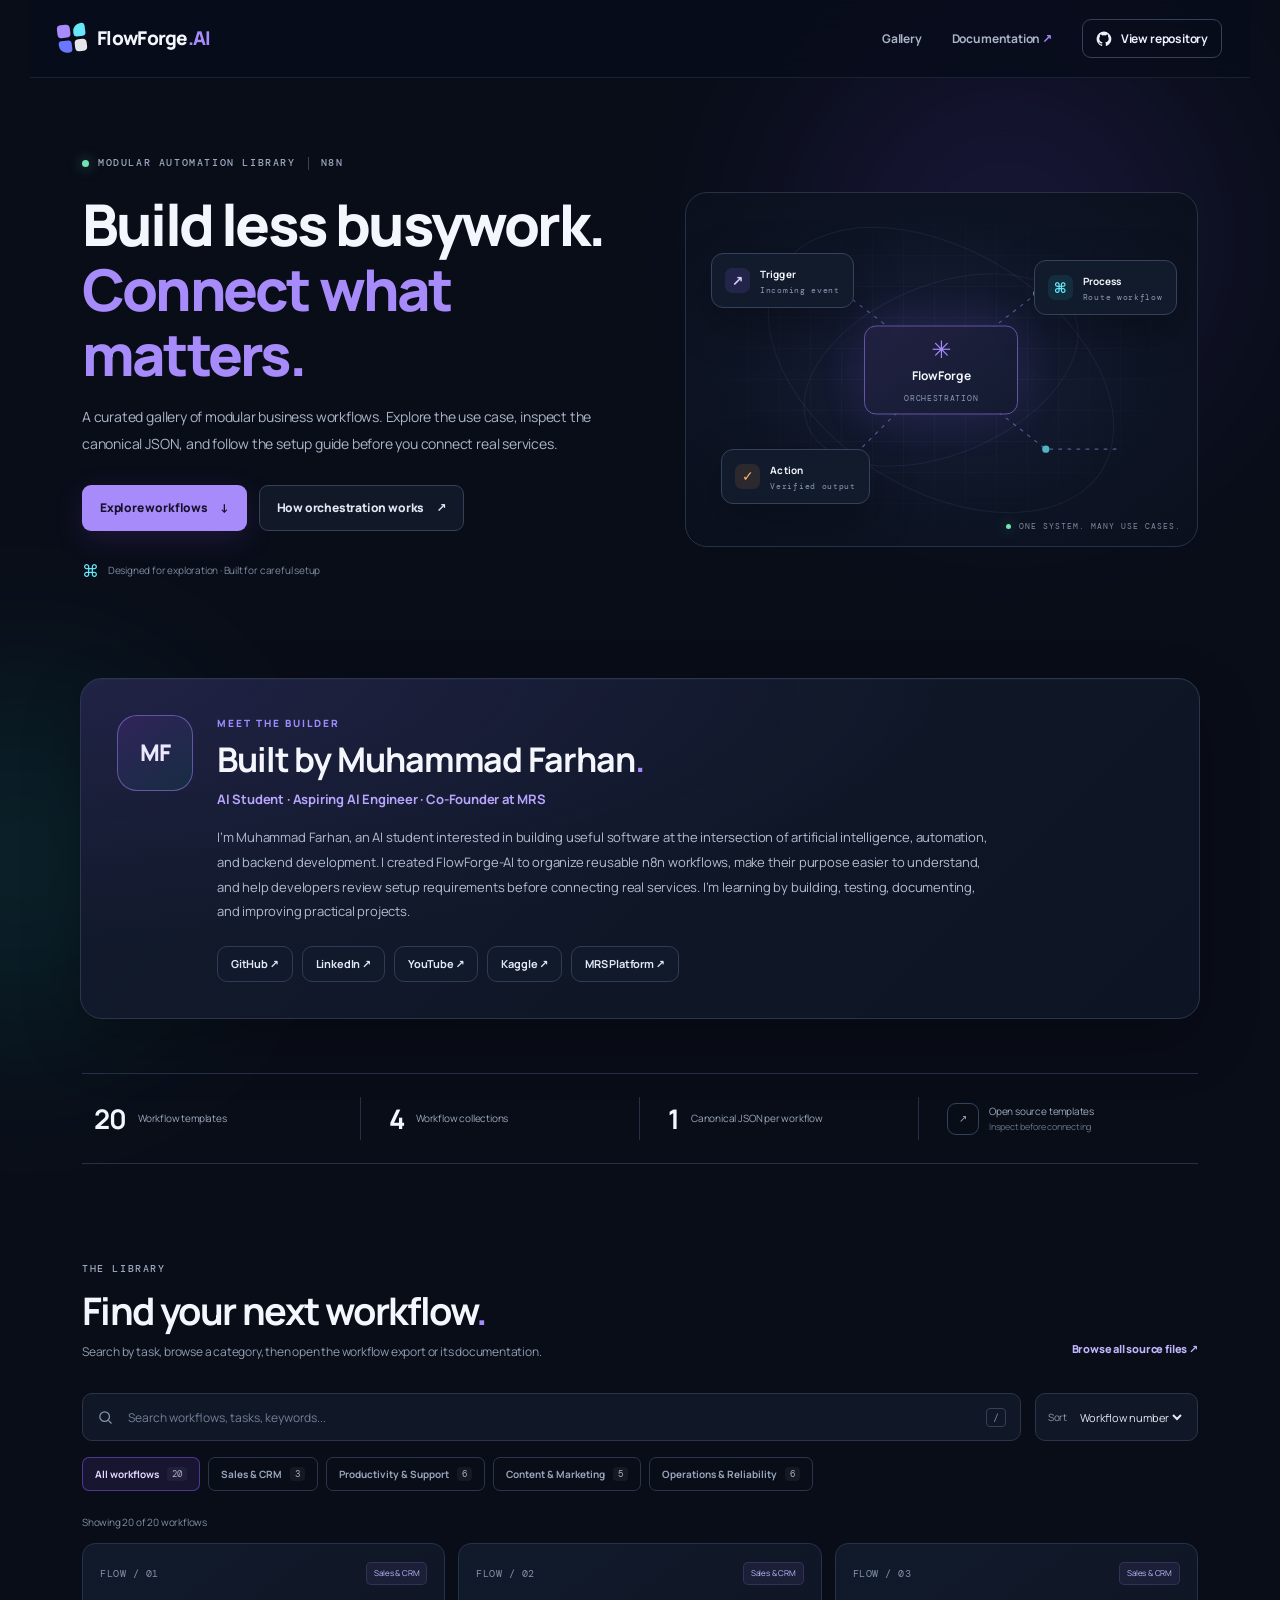
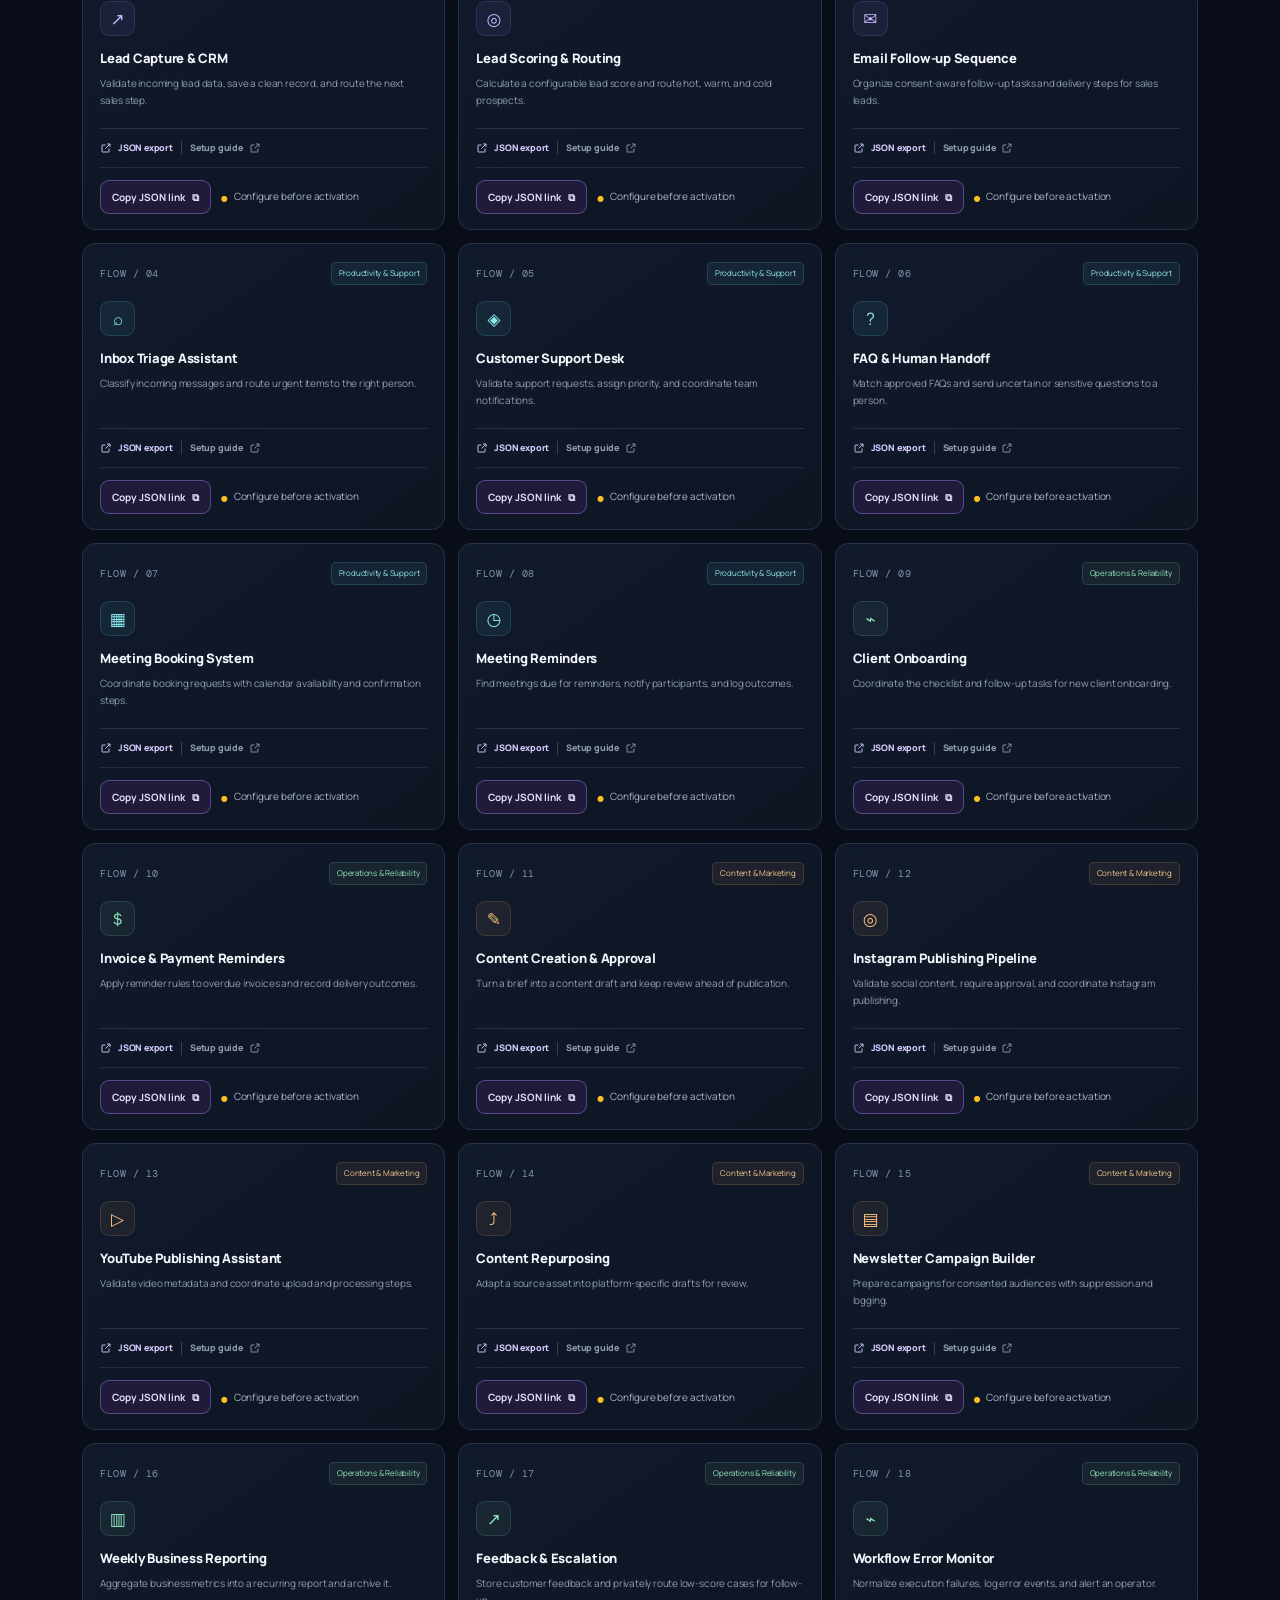
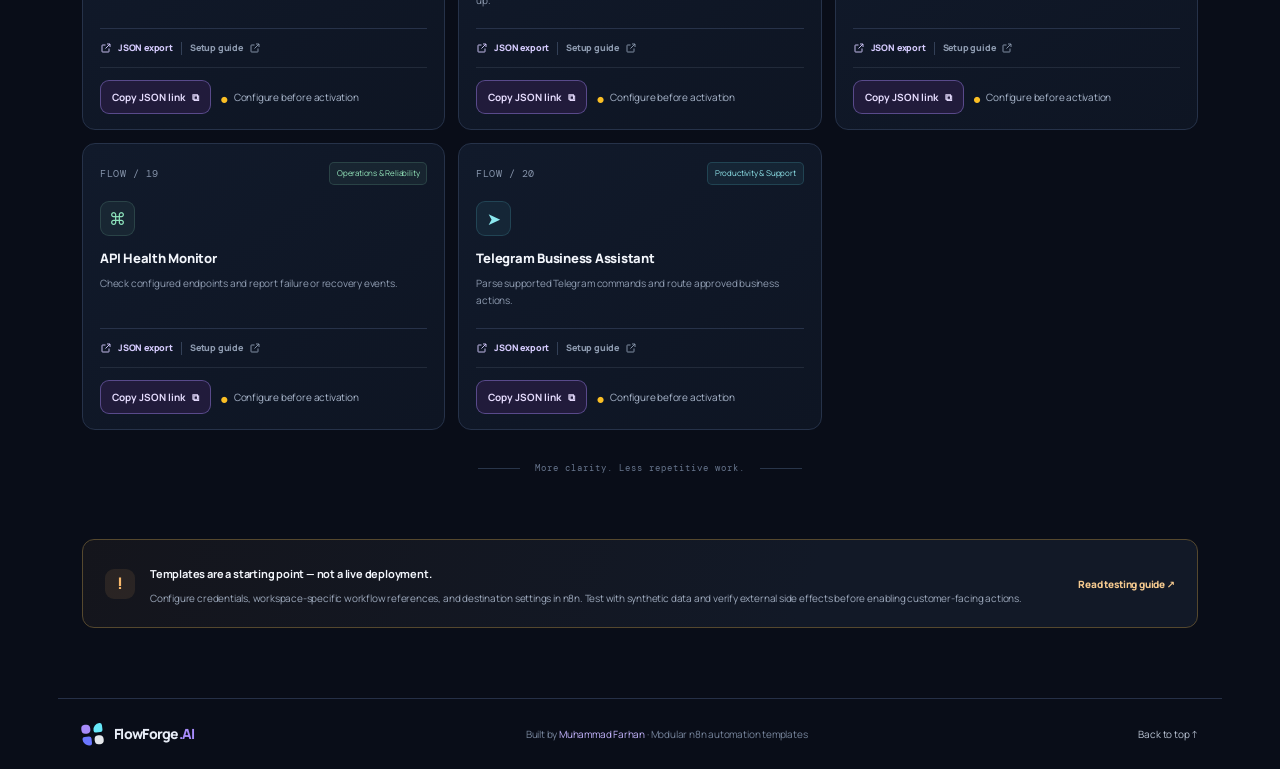
==== site/index.html @ 326e2532 "fix: inline maintainer card styling directly in gallery HTML" ====
<!doctype html>
<html lang="en">
<head>
  <meta charset="utf-8">
  <meta name="viewport" content="width=device-width, initial-scale=1">
  <meta name="theme-color" content="#0b1020">
  <meta property="og:type" content="website">
  <meta property="og:title" content="FlowForge-AI — Workflow Gallery">
  <meta property="og:description" content="Explore modular n8n automation templates with searchable workflow cards, category filters, JSON exports and setup guides.">
  <meta name="color-scheme" content="dark">
  <link rel="icon" type="image/svg+xml" href="./favicon.svg">
  <meta name="description" content="Explore 20 modular FlowForge-AI n8n business automation templates. Search workflows, filter by category, and open canonical JSON exports and setup documentation.">
  <title>FlowForge-AI — Workflow Gallery</title>
  <link rel="preconnect" href="https://fonts.googleapis.com">
  <link rel="preconnect" href="https://fonts.gstatic.com" crossorigin>
  <link href="https://fonts.googleapis.com/css2?family=DM+Mono:wght@400;500&family=Manrope:wght@400;500;600;700;800&display=swap" rel="stylesheet">
  <link rel="stylesheet" href="./styles.css?v=20261023f">
  <script src="./app.js?v=20261023d" defer></script>
</head>
<body id="top">
  <a class="skip-link" href="#gallery">Skip to workflow gallery</a>
  <div class="ambient ambient-one" aria-hidden="true"></div>
  <div class="ambient ambient-two" aria-hidden="true"></div>
  <header class="topbar">
    <a class="brand" href="./" aria-label="FlowForge-AI home">
      <span class="brand-mark" aria-hidden="true"><span></span><span></span><span></span><span></span></span>
      <span>FlowForge<span class="brand-accent">.AI</span></span>
    </a>
    <nav class="top-links" aria-label="Main navigation">
      <a href="#gallery">Gallery</a>
      <a href="https://github.com/Farhanillahiclass/FlowForge-AI/blob/main/README.md" target="_blank" rel="noreferrer">Documentation <span aria-hidden="true">↗</span></a>
      <a class="github-link" href="https://github.com/Farhanillahiclass/FlowForge-AI" target="_blank" rel="noreferrer"><svg viewBox="0 0 24 24" aria-hidden="true"><path d="M12 .9a11.1 11.1 0 0 0-3.51 21.63c.55.1.76-.24.76-.53v-2.04c-3.1.67-3.76-1.32-3.76-1.32-.5-1.28-1.24-1.62-1.24-1.62-1.01-.69.08-.68.08-.68 1.12.08 1.7 1.15 1.7 1.15.99 1.7 2.6 1.21 3.23.92.1-.72.39-1.21.7-1.49-2.48-.28-5.09-1.24-5.09-5.52 0-1.22.44-2.22 1.15-3-.12-.28-.5-1.42.11-2.96 0 0 .94-.3 3.05 1.15a10.6 10.6 0 0 1 5.55 0c2.12-1.44 3.05-1.15 3.05-1.15.61 1.54.23 2.68.12 2.96.71.78 1.14 1.78 1.14 3 0 4.29-2.61 5.24-5.1 5.51.4.35.75 1.02.75 2.06V22c0 .29.2.63.76.52A11.1 11.1 0 0 0 12 .9Z"/></svg> View repository</a>
    </nav>
  </header>

  <main>
    <section class="hero">
      <div class="hero-copy">
        <div class="eyebrow"><span class="status-dot"></span> MODULAR AUTOMATION LIBRARY <span class="eyebrow-divider"></span> N8N</div>
        <h1>Build less busywork.<br><span>Connect what matters.</span></h1>
        <p class="hero-description">A curated gallery of modular business workflows. Explore the use case, inspect the canonical JSON, and follow the setup guide before you connect real services.</p>
        <div class="hero-actions">
          <a class="button button-primary" href="#gallery">Explore workflows <span aria-hidden="true">↓</span></a>
          <a class="button button-secondary" href="https://github.com/Farhanillahiclass/FlowForge-AI/blob/main/system/PARENT-CHILD-ORCHESTRATION.md" target="_blank" rel="noreferrer">How orchestration works <span aria-hidden="true">↗</span></a>
        </div>
        <div class="hero-meta"><span class="meta-icon">⌘</span> Designed for exploration · Built for careful setup</div>
      </div>
      <div class="hero-art" aria-label="Illustration of connected automation nodes">
        <div class="art-grid"></div>
        <div class="orbit orbit-a"></div><div class="orbit orbit-b"></div>
        <div class="node node-main"><span class="node-glyph">✳</span><b>FlowForge</b><small>ORCHESTRATION</small></div>
        <div class="node node-one"><span class="mini-icon purple">↗</span><span><b>Trigger</b><small>Incoming event</small></span></div>
        <div class="node node-two"><span class="mini-icon cyan">⌘</span><span><b>Process</b><small>Route workflow</small></span></div>
        <div class="node node-three"><span class="mini-icon orange">✓</span><span><b>Action</b><small>Verified output</small></span></div>
        <svg class="connectors" viewBox="0 0 520 390" fill="none" aria-hidden="true"><path d="M260 193 L142 103 L65 103"/><path d="M260 193 L365 111 L451 111"/><path d="M260 193 L163 290 L78 290"/><path d="M260 193 L375 283 L457 283"/><circle cx="260" cy="193" r="5"/><circle cx="142" cy="103" r="4"/><circle cx="365" cy="111" r="4"/><circle cx="163" cy="290" r="4"/><circle cx="375" cy="283" r="4"/></svg>
        <div class="art-caption"><span class="pulse-ring"></span> ONE SYSTEM. MANY USE CASES.</div>
      </div>
    </section>

    <section id="about-farhan" aria-labelledby="maintainer-heading" style="display:block;width:min(1120px,calc(100% - 48px));max-width:1120px;margin:42px auto 54px;padding:0;position:relative">
      <div style="display:grid;grid-template-columns:76px minmax(0,1fr);gap:24px;align-items:start;width:100%;padding:clamp(22px,3.2vw,36px);border:1px solid #2a3650;border-radius:22px;background:radial-gradient(ellipse at 0% 0%,rgba(139,92,246,.12),transparent 55%),linear-gradient(135deg,#121b2d 0%,#0d1423 100%);box-shadow:0 22px 60px rgba(0,0,0,.24),inset 0 1px 0 rgba(255,255,255,.025)">
        <div aria-hidden="true" style="display:grid;place-items:center;width:76px;height:76px;margin:0;border:1px solid rgba(167,139,250,.48);border-radius:20px;background:linear-gradient(145deg,#30245a,#172c42);color:#eee8ff;font:800 23px/1 Manrope,system-ui,sans-serif;letter-spacing:-1px">MF</div>
        <div style="min-width:0">
          <div style="color:#9d8bff;font-size:10px;letter-spacing:2px;font-weight:800">MEET THE BUILDER</div>
          <h2 id="maintainer-heading" style="margin:8px 0 9px;color:#f4f6fc;font-size:clamp(25px,3vw,34px);line-height:1.2;letter-spacing:-1.1px">Built by Muhammad Farhan<span style="color:#a78bfa">.</span></h2>
          <p style="margin:0 0 16px;color:#b8a5ff;font-size:13px;line-height:1.6;font-weight:700">AI Student · Aspiring AI Engineer · Co-Founder at MRS</p>
          <p style="max-width:780px;margin:0;color:#b1bdd0;font-size:13px;line-height:1.9">I’m Muhammad Farhan, an AI student interested in building useful software at the intersection of artificial intelligence, automation, and backend development. I created FlowForge-AI to organize reusable n8n workflows, make their purpose easier to understand, and help developers review setup requirements before connecting real services. I’m learning by building, testing, documenting, and improving practical projects.</p>
          <div aria-label="Muhammad Farhan profile links" style="display:flex;flex-wrap:wrap;gap:9px;margin-top:22px">
            <a href="https://github.com/Farhanillahiclass" target="_blank" rel="noreferrer" style="display:inline-flex;align-items:center;justify-content:center;min-height:36px;padding:8px 13px;border:1px solid #303c55;border-radius:10px;background:rgba(18,27,45,.82);color:#e2e8f4;font-size:11px;font-weight:700;text-decoration:none">GitHub ↗</a>
            <a href="https://www.linkedin.com/in/muhammadfarhanmrs/" target="_blank" rel="noreferrer" style="display:inline-flex;align-items:center;justify-content:center;min-height:36px;padding:8px 13px;border:1px solid #303c55;border-radius:10px;background:rgba(18,27,45,.82);color:#e2e8f4;font-size:11px;font-weight:700;text-decoration:none">LinkedIn ↗</a>
            <a href="https://www.youtube.com/@FarhanMRSDeveloper" target="_blank" rel="noreferrer" style="display:inline-flex;align-items:center;justify-content:center;min-height:36px;padding:8px 13px;border:1px solid #303c55;border-radius:10px;background:rgba(18,27,45,.82);color:#e2e8f4;font-size:11px;font-weight:700;text-decoration:none">YouTube ↗</a>
            <a href="https://www.kaggle.com/muhammadfarhanmrs" target="_blank" rel="noreferrer" style="display:inline-flex;align-items:center;justify-content:center;min-height:36px;padding:8px 13px;border:1px solid #303c55;border-radius:10px;background:rgba(18,27,45,.82);color:#e2e8f4;font-size:11px;font-weight:700;text-decoration:none">Kaggle ↗</a>
            <a href="https://www.mrsplatform.live" target="_blank" rel="noreferrer" style="display:inline-flex;align-items:center;justify-content:center;min-height:36px;padding:8px 13px;border:1px solid #303c55;border-radius:10px;background:rgba(18,27,45,.82);color:#e2e8f4;font-size:11px;font-weight:700;text-decoration:none">MRS Platform ↗</a>
          </div>
        </div>
      </div>
    </section>

    <section class="stats-row" aria-label="Gallery summary">
      <div class="stat"><strong id="total-count">20</strong><span>Workflow templates</span></div>
      <div class="stat"><strong>4</strong><span>Workflow collections</span></div>
      <div class="stat"><strong>1</strong><span>Canonical JSON per workflow</span></div>
      <div class="stat stat-note"><span class="stat-note-icon">↗</span><span>Open source templates<br><small>Inspect before connecting</small></span></div>
    </section>

    <section id="gallery" class="gallery-section">
      <div class="section-heading">
        <div>
          <div class="eyebrow">THE LIBRARY</div>
          <h2>Find your next workflow<span class="heading-period">.</span></h2>
          <p>Search by task, browse a category, then open the workflow export or its documentation.</p>
        </div>
        <a class="text-link" href="https://github.com/Farhanillahiclass/FlowForge-AI/tree/main/workflows" target="_blank" rel="noreferrer">Browse all source files <span aria-hidden="true">↗</span></a>
      </div>

      <div class="toolbar">
        <label class="search-box" for="workflow-search">
          <svg viewBox="0 0 24 24" aria-hidden="true"><circle cx="10.8" cy="10.8" r="6.8"></circle><path d="m16 16 4.5 4.5"></path></svg>
          <input id="workflow-search" type="search" placeholder="Search workflows, tasks, keywords..." autocomplete="off">
          <kbd>/</kbd>
        </label>
        <label class="sort-control" for="sort-select"><span>Sort</span><select id="sort-select"><option value="number">Workflow number</option><option value="az">Name A–Z</option></select></label>
      </div>
      <div id="category-filters" class="filters" aria-label="Filter workflows by category">
        <button class="filter-chip is-active" type="button" data-category="All" aria-pressed="true">All workflows <span>20</span></button>
        <button class="filter-chip" type="button" data-category="Sales & CRM" aria-pressed="false">Sales & CRM</button>
        <button class="filter-chip" type="button" data-category="Productivity & Support" aria-pressed="false">Productivity & Support</button>
        <button class="filter-chip" type="button" data-category="Content & Marketing" aria-pressed="false">Content & Marketing</button>
        <button class="filter-chip" type="button" data-category="Operations & Reliability" aria-pressed="false">Operations & Reliability</button>
      </div>
      <div class="results-line"><span id="results-count" aria-live="polite">Showing 20 workflows</span><button id="clear-filters" class="clear-button" type="button" hidden>Clear filters</button></div>
      <div id="workflow-grid" class="workflow-grid" aria-live="polite"></div>
      <div id="empty-state" class="empty-state" hidden><div class="empty-icon">⌕</div><h3>No workflows found</h3><p>Try a different keyword or clear the active category filter.</p><button class="button button-secondary" id="reset-search" type="button">Reset search</button></div>
      <div class="load-more-note"><span class="note-line"></span><span>More clarity. Less repetitive work.</span><span class="note-line"></span></div>
    </section>

    <section class="safety-callout">
      <div class="callout-icon">!</div>
      <div><strong>Templates are a starting point — not a live deployment.</strong><p>Configure credentials, workspace-specific workflow references, and destination settings in n8n. Test with synthetic data and verify external side effects before enabling customer-facing actions.</p></div>
      <a href="https://github.com/Farhanillahiclass/FlowForge-AI/blob/main/TESTING-AND-VALIDATION.md" target="_blank" rel="noreferrer">Read testing guide <span aria-hidden="true">↗</span></a>
    </section>
  </main>

  <div id="gallery-toast" class="gallery-toast" role="status" aria-live="polite"></div>

  <footer class="footer">
    <a class="brand footer-brand" href="./"><span class="brand-mark" aria-hidden="true"><span></span><span></span><span></span><span></span></span><span>FlowForge<span class="brand-accent">.AI</span></span></a>
    <p>Built by <a href="https://github.com/Farhanillahiclass" target="_blank" rel="noreferrer">Muhammad Farhan</a> · Modular n8n automation templates</p>
    <a class="footer-top" href="#top" onclick="window.scrollTo({top:0,behavior:'smooth'});return false;">Back to top ↑</a>
  </footer>
</body>
</html>
---- site/styles.css ----
[hidden]{display:none!important}.skip-link{position:absolute;left:12px;top:-60px;z-index:20;padding:10px 14px;background:#c4b5fd;color:#17112b;border-radius:8px;font-weight:800;font-size:12px}.skip-link:focus{top:12px}a:focus-visible,button:focus-visible,input:focus-visible,select:focus-visible{outline:2px solid #c4b5fd;outline-offset:3px}:root{color-scheme:dark;--bg:#090d18;--panel:#101727;--panel-2:#131d30;--line:#243047;--text:#f3f6fc;--muted:#9ba8bd;--soft:#64748b;--purple:#a78bfa;--cyan:#67e8f9;--green:#8de3bc;--orange:#f8b86b;--radius:18px}*{box-sizing:border-box}html{scroll-behavior:smooth;scroll-padding-top:90px}body{margin:0;background:var(--bg);color:var(--text);font-family:Manrope,system-ui,-apple-system,BlinkMacSystemFont,"Segoe UI",sans-serif;line-height:1.6;overflow-x:hidden}a{color:inherit;text-decoration:none}button,input,select{font:inherit}.ambient{position:absolute;pointer-events:none;filter:blur(95px);opacity:.12;border-radius:50%;z-index:-1}.ambient-one{width:420px;height:420px;right:5%;top:30px;background:#7854ff}.ambient-two{width:360px;height:360px;left:-160px;top:680px;background:#14b8a6}.topbar{height:78px;max-width:1220px;margin:auto;padding:0 28px;display:flex;align-items:center;justify-content:space-between;border-bottom:1px solid rgba(148,163,184,.12)}.brand{display:inline-flex;align-items:center;gap:11px;font-size:19px;font-weight:800;letter-spacing:-.7px}.brand-accent{color:var(--purple)}.brand-mark{width:28px;height:28px;display:grid;grid-template-columns:repeat(2,1fr);gap:3px;transform:rotate(-7deg)}.brand-mark span{border-radius:4px;background:var(--purple)}.brand-mark span:nth-child(2){background:var(--cyan);border-radius:8px 3px 3px 3px}.brand-mark span:nth-child(3){background:#6b77ff;border-radius:3px 3px 3px 8px}.brand-mark span:nth-child(4){background:#e5e7eb}.top-links{display:flex;align-items:center;gap:30px;color:#aab5c8;font-size:12px;font-weight:700}.top-links a:hover,.text-link:hover,.footer a:hover{color:#fff}.top-links a span{color:var(--purple)}.github-link{display:flex;align-items:center;gap:9px;border:1px solid #344158;border-radius:9px;padding:9px 13px;color:#eef2fb!important}.github-link svg{width:16px;height:16px;fill:currentColor}.hero{max-width:1164px;margin:0 auto;padding:78px 24px 52px;min-height:470px;display:grid;grid-template-columns:1.05fr .95fr;gap:35px;align-items:center}.hero-copy{position:relative;z-index:1}.eyebrow{font:500 10px/1.4 "DM Mono",monospace;letter-spacing:1.6px;color:#9ca8be;display:flex;align-items:center;gap:9px}.status-dot,.pulse-ring{width:7px;height:7px;border-radius:50%;background:#70e4b3;box-shadow:0 0 13px #70e4b388}.eyebrow-divider{height:13px;width:1px;background:#364258;margin:0 3px}.hero h1{font-size:clamp(36px,4.5vw,58px);line-height:1.13;letter-spacing:-2.8px;margin:22px 0 17px;font-weight:800}.hero h1 span{color:var(--purple)}.hero-description{max-width:535px;color:#aab5c8;font-size:14px;line-height:1.9;margin:0}.hero-actions{display:flex;gap:12px;flex-wrap:wrap;margin-top:28px}.button{display:inline-flex;justify-content:center;align-items:center;gap:12px;padding:12px 17px;border-radius:9px;font-size:12px;font-weight:800;border:1px solid transparent;cursor:pointer;transition:transform .18s ease,border-color .18s ease,background .18s ease}.button:hover{transform:translateY(-2px)}.button-primary{background:var(--purple);color:#17112b;box-shadow:0 8px 30px #8b5cf626}.button-primary:hover{background:#c4b5fd}.button-secondary{border-color:#344158;color:#e2e8f4;background:#111827}.button-secondary:hover{border-color:#66748d;background:#172033}.hero-meta{margin-top:26px;display:flex;align-items:center;gap:9px;color:#7e8ba2;font-size:10px}.meta-icon{color:var(--cyan);font-size:17px}.hero-art{height:355px;position:relative;overflow:hidden;border:1px solid #263148;border-radius:22px;background:radial-gradient(ellipse at center,#19213b 0%,#0d1424 57%,#0b101d 100%);isolation:isolate}.art-grid{position:absolute;inset:0;background-image:linear-gradient(#7b8eb312 1px,transparent 1px),linear-gradient(90deg,#7b8eb312 1px,transparent 1px);background-size:31px 31px;mask-image:radial-gradient(ellipse at center,#000 5%,transparent 80%)}.orbit{position:absolute;border:1px solid #7180aa20;border-radius:50%;left:50%;top:50%;transform:translate(-50%,-50%) rotate(-23deg)}.orbit-a{width:290px;height:170px}.orbit-b{width:380px;height:240px;transform:translate(-50%,-50%) rotate(32deg)}.connectors{position:absolute;inset:0;width:100%;height:100%;stroke:#6b74b7;stroke-width:1.2;stroke-dasharray:4 6;opacity:.75}.connectors circle{fill:var(--cyan);stroke:none}.node{position:absolute;display:flex;align-items:center;gap:10px;border:1px solid #35425c;background:#111b2c;border-radius:12px;padding:12px 13px;box-shadow:0 15px 45px #0004;z-index:2}.node b{display:block;font-size:10px;letter-spacing:.1px}.node small{display:block;color:#8b9ab2;font:8px "DM Mono",monospace;margin-top:3px;letter-spacing:.7px}.node-main{left:50%;top:50%;transform:translate(-50%,-50%);width:154px;height:89px;flex-direction:column;justify-content:center;gap:5px;border-color:#6655a7;background:linear-gradient(145deg,#222142,#131b30);box-shadow:0 0 45px #8b5cf628}.node-main b{font-size:12px}.node-glyph{font-size:24px;color:var(--purple);line-height:1}.node-one{left:5%;top:17%}.node-two{right:4%;top:19%}.node-three{left:7%;bottom:12%}.mini-icon{width:25px;height:25px;border-radius:7px;display:grid;place-items:center;font-size:14px;font-weight:800}.mini-icon.purple{color:#d7ccff;background:#8b5cf626}.mini-icon.cyan{color:var(--cyan);background:#22d3ee19}.mini-icon.orange{color:var(--orange);background:#fb923c1c}.art-caption{position:absolute;right:16px;bottom:15px;display:flex;align-items:center;gap:8px;color:#7f8ba3;font:8px "DM Mono",monospace;letter-spacing:1px}.pulse-ring{width:5px;height:5px}.stats-row{max-width:1116px;margin:0 auto 20px;border-top:1px solid #263047;border-bottom:1px solid #263047;display:grid;grid-template-columns:repeat(4,1fr);padding:23px 0}.stat{padding:0 28px;border-right:1px solid #263047;display:flex;align-items:center;gap:12px}.stat:first-child{padding-left:12px}.stat:last-child{border:0}.stat strong{font-size:27px;letter-spacing:-1px}.stat span{font-size:10px;color:#9ba8bd;line-height:1.5}.stat-note{gap:10px}.stat-note small{color:#64748b;font-size:9px}.stat-note-icon{width:32px;height:32px;border:1px solid #33425b;border-radius:9px;display:grid;place-items:center;color:var(--cyan);font-size:16px}.gallery-section{max-width:1164px;margin:0 auto;padding:78px 24px 65px}.section-heading{display:flex;justify-content:space-between;gap:25px;align-items:flex-end}.section-heading h2{font-size:clamp(27px,3vw,38px);line-height:1.2;letter-spacing:-1.6px;margin:12px 0 8px}.heading-period{color:var(--purple)}.section-heading p{margin:0;color:#8f9cb1;font-size:12px}.text-link{font-size:11px;font-weight:800;color:#c3b6ff;white-space:nowrap;padding-bottom:4px}.toolbar{display:flex;gap:14px;margin-top:32px}.search-box{height:48px;display:flex;align-items:center;gap:12px;padding:0 14px;background:#101727;border:1px solid #2a354b;border-radius:10px;flex:1;min-width:0;transition:border-color .2s}.search-box:focus-within{border-color:#9c83ed;box-shadow:0 0 0 3px #a78bfa12}.search-box svg{width:17px;height:17px;stroke:#8593aa;stroke-width:1.8;fill:none;flex-shrink:0}.search-box input{background:transparent;border:0;outline:0;color:#f3f6fc;width:100%;font-size:12px;min-width:0}.search-box input::placeholder{color:#718098}.search-box kbd{font:10px "DM Mono",monospace;color:#7c8aa1;border:1px solid #344158;border-radius:4px;padding:2px 6px}.sort-control{display:flex;align-items:center;gap:9px;padding:0 12px;border:1px solid #2a354b;border-radius:10px;background:#101727;color:#8e9bb0;font-size:10px}.sort-control select{border:0;outline:0;background:transparent;color:#e4e9f3;font-size:11px;cursor:pointer;padding:13px 0}.sort-control option{background:#101727}.filters{display:flex;gap:8px;flex-wrap:wrap;margin-top:16px}.filter-chip{display:flex;align-items:center;gap:8px;border:1px solid #2b354b;border-radius:7px;background:transparent;color:#98a5ba;padding:8px 12px;font-size:10px;font-weight:700;cursor:pointer;transition:all .18s}.filter-chip:hover{border-color:#6e5aa5;color:#e5deff}.filter-chip.is-active{background:#8b5cf61b;border-color:#8b5cf67a;color:#e3d9ff}.filter-chip span{border-radius:4px;padding:1px 5px;background:#ffffff0d;font:9px "DM Mono",monospace;color:#a6b1c4}.results-line{display:flex;justify-content:space-between;align-items:center;color:#8290a7;font-size:10px;margin:23px 0 13px}.clear-button{border:0;background:transparent;color:#c4b5fd;font-size:10px;cursor:pointer}.workflow-grid{display:grid;grid-template-columns:repeat(3,minmax(0,1fr));gap:13px}.workflow-card{min-width:0;position:relative;padding:18px 17px 15px;border:1px solid #263249;border-radius:13px;background:linear-gradient(145deg,#111a2b,#0e1523);display:flex;flex-direction:column;min-height:228px;transition:transform .18s ease,border-color .18s ease,background .18s ease;animation:card-in .35s both}.workflow-card:hover{transform:translateY(-3px);border-color:#55517d;background:linear-gradient(145deg,#151e32,#101827)}.card-top{display:flex;align-items:center;justify-content:space-between;gap:8px;margin-bottom:16px}.workflow-number{font:10px "DM Mono",monospace;color:#8492a9;letter-spacing:.5px}.category-label{font-size:8px;color:#c5b8ff;background:#a78bfa13;border:1px solid #a78bfa2b;border-radius:5px;padding:4px 7px;white-space:nowrap}.workflow-card[data-family="Productivity & Support"] .category-label{color:#92e9ef;background:#67e8f910;border-color:#67e8f927}.workflow-card[data-family="Content & Marketing"] .category-label{color:#f6c88f;background:#f8b86b10;border-color:#f8b86b27}.workflow-card[data-family="Operations & Reliability"] .category-label{color:#94e5bb;background:#8de3bc10;border-color:#8de3bc27}.card-icon{width:35px;height:35px;border-radius:9px;background:#a78bfa12;border:1px solid #a78bfa27;display:grid;place-items:center;color:#c5b8ff;font-size:17px;margin-bottom:13px}.workflow-card[data-family="Productivity & Support"] .card-icon{color:#8ce9ef;background:#67e8f910;border-color:#67e8f927}.workflow-card[data-family="Content & Marketing"] .card-icon{color:#f8bf7c;background:#f8b86b10;border-color:#f8b86b27}.workflow-card[data-family="Operations & Reliability"] .card-icon{color:#8de3bc;background:#8de3bc10;border-color:#8de3bc27}.workflow-card h3{font-size:13px;line-height:1.45;letter-spacing:-.25px;margin:0 0 7px;font-weight:800}.workflow-card p{font-size:10px;color:#8f9cb1;line-height:1.75;margin:0 0 18px;flex:1}.card-footer{display:flex;align-items:center;gap:8px;padding-top:12px;border-top:1px solid #273249}.card-action{display:inline-flex;align-items:center;gap:6px;font-size:9px;font-weight:800;color:#d6ccff}.card-action:hover{color:#fff}.card-action svg{width:12px;height:12px;stroke:currentColor;stroke-width:1.8;fill:none}.action-divider{height:13px;width:1px;background:#334057}.card-action.secondary{color:#8e9bb0}.empty-state{text-align:center;padding:60px 20px;border:1px dashed #344158;border-radius:14px}.empty-icon{font-size:40px;color:var(--purple)}.empty-state h3{margin:7px 0;font-size:18px}.empty-state p{color:var(--muted);font-size:12px}.load-more-note{display:flex;align-items:center;justify-content:center;gap:15px;color:#67758d;font:9px "DM Mono",monospace;letter-spacing:1px;margin-top:32px}.note-line{height:1px;width:42px;background:#29354a}.safety-callout{max-width:1116px;margin:0 auto 70px;padding:20px 22px;border:1px solid #55482e;border-radius:12px;background:linear-gradient(110deg,#f8b86b0c,#121927 65%);display:flex;align-items:center;gap:15px}.callout-icon{flex-shrink:0;width:30px;height:30px;border-radius:9px;display:grid;place-items:center;background:#f8b86b19;color:var(--orange);font-weight:800}.safety-callout strong{font-size:11px}.safety-callout p{font-size:10px;line-height:1.7;color:#9da9bc;margin:4px 0 0}.safety-callout>a{margin-left:auto;white-space:nowrap;font-size:10px;font-weight:800;color:#f4c98f}.footer{max-width:1164px;margin:0 auto;padding:24px;border-top:1px solid #263047;display:flex;align-items:center;justify-content:space-between;gap:18px;color:#77859c}.footer-brand{font-size:14px;color:#e8edf7}.footer-brand .brand-mark{width:21px;height:21px}.footer p{font-size:10px;margin:0}.footer p a{color:#c4b5fd}.footer-top{font-size:10px;color:#b9c3d3;white-space:nowrap}@keyframes card-in{from{opacity:0;transform:translateY(7px)}to{opacity:1;transform:translateY(0)}}@media(min-width:1400px){.hero{padding-top:95px;padding-bottom:70px}}@media(max-width:980px){.hero{grid-template-columns:1fr .8fr;gap:20px;padding-top:60px}.hero-art{height:310px}.node-one{left:2%;top:14%}.node-two{right:1%;top:18%}.node-three{left:3%;bottom:9%}.node{padding:9px}.stats-row{margin-left:24px;margin-right:24px}.stat{padding:0 15px}.workflow-grid{grid-template-columns:repeat(2,minmax(0,1fr))}.safety-callout{margin-left:24px;margin-right:24px}}@media(max-width:700px){.topbar{height:68px;padding:0 18px}.top-links{gap:14px}.top-links>a:not(.github-link){display:none}.github-link{font-size:0;padding:9px}.github-link svg{width:17px;height:17px}.hero{grid-template-columns:1fr;padding:52px 20px 35px;gap:32px}.hero h1{font-size:clamp(39px,10vw,53px);letter-spacing:-2px}.hero-description{font-size:13px}.hero-art{height:300px}.stats-row{margin:0 20px;grid-template-columns:repeat(2,1fr);padding:15px 0;row-gap:18px}.stat{padding:0 10px;border-right:0}.stat:nth-child(odd){border-right:1px solid #263047}.stat:first-child{padding-left:10px}.stat strong{font-size:24px}.gallery-section{padding:60px 20px 48px}.section-heading{align-items:flex-start;flex-direction:column;gap:14px}.section-heading h2{font-size:31px}.toolbar{flex-direction:column}.sort-control{height:45px;justify-content:space-between}.sort-control select{flex:1;text-align:right}.filters{gap:7px}.filter-chip{padding:8px 10px}.workflow-grid{grid-template-columns:1fr}.workflow-card{min-height:205px;padding:17px}.workflow-card h3{font-size:14px}.workflow-card p{font-size:11px}.safety-callout{margin:0 20px 45px;align-items:flex-start;flex-wrap:wrap;padding:17px}.safety-callout>div:nth-child(2){flex:1;min-width:200px}.safety-callout>a{margin-left:45px}.footer{padding:22px 20px;flex-wrap:wrap}.footer p{order:3;width:100%;line-height:1.8}.footer-top{margin-left:auto}}@media(max-width:380px){.hero-actions{flex-direction:column;align-items:stretch}.hero-art{height:270px}.node{gap:6px;padding:7px}.node b{font-size:9px}.node small{font-size:7px}.node-main{width:135px}.stat{gap:7px}.stat span{font-size:9px}}@media(prefers-reduced-motion:reduce){*,*::before,*::after{scroll-behavior:auto!important;animation-duration:.01ms!important;animation-iteration-count:1!important;transition-duration:.01ms!important}}

/* Product-grade finishing pass */
:root{--page-width:1240px;--surface-raised:rgba(17,25,45,.78);--line-strong:rgba(148,163,184,.2);--text-muted:#9aa9c2}
html{scroll-padding-top:88px}
body{font-feature-settings:"ss01" on,"cv11" on;letter-spacing:-.012em}
.topbar{position:sticky;top:0;z-index:30;backdrop-filter:blur(18px);-webkit-backdrop-filter:blur(18px);background:rgba(8,13,27,.82);border-bottom:1px solid rgba(148,163,184,.14);padding-inline:max(24px,calc((100vw - var(--page-width))/2)}
main{max-width:var(--page-width);margin-inline:auto}
.hero{padding-top:clamp(64px,8vw,108px);padding-bottom:clamp(48px,7vw,88px);gap:clamp(32px,6vw,76px)}
.hero h1{letter-spacing:-.065em;text-wrap:balance}
.hero-description,.section-heading p{max-width:62ch;line-height:1.85;color:var(--text-muted)}
.hero-art{border:1px solid rgba(148,163,184,.16);border-radius:28px;background:linear-gradient(145deg,rgba(20,30,55,.72),rgba(10,16,31,.25));box-shadow:0 28px 90px rgba(0,0,0,.2),inset 0 1px rgba(255,255,255,.04);overflow:hidden}
.button{min-height:46px;border-radius:12px;transition:transform .2s ease,border-color .2s ease,background .2s ease,box-shadow .2s ease}
.button:hover{transform:translateY(-2px)}
.button-primary{box-shadow:0 8px 28px rgba(139,92,246,.18)}
.stats-row{border-block:1px solid rgba(148,163,184,.15);background:linear-gradient(90deg,rgba(16,24,43,.72),rgba(16,24,43,.25),rgba(16,24,43,.72));border-radius:20px;padding:24px clamp(16px,3vw,32px);gap:22px}
.stat strong{font-variant-numeric:tabular-nums;letter-spacing:-.05em}
.gallery-section{padding-top:clamp(64px,8vw,100px)}
.section-heading{margin-bottom:30px}
.section-heading h2{letter-spacing:-.055em;text-wrap:balance}
.search-box,.sort-control{min-height:54px;border-radius:14px;border-color:var(--line-strong);background:rgba(14,21,39,.78);transition:border-color .18s ease,box-shadow .18s ease}
.search-box:focus-within,.sort-control:focus-within{border-color:rgba(167,139,250,.72);box-shadow:0 0 0 4px rgba(139,92,246,.1)}
.filter-chip{border-radius:999px;transition:background .18s ease,border-color .18s ease,transform .18s ease}
.filter-chip:hover{transform:translateY(-1px);border-color:rgba(167,139,250,.48)}
.workflow-grid{gap:18px}
.workflow-card{position:relative;isolation:isolate;border:1px solid rgba(148,163,184,.17);border-radius:20px;background:linear-gradient(155deg,rgba(19,29,51,.96),rgba(11,17,32,.98));box-shadow:0 8px 24px rgba(0,0,0,.08);transition:transform .22s ease,border-color .22s ease,box-shadow .22s ease}
.workflow-card::before{content:"";position:absolute;inset:0 0 auto;height:2px;background:linear-gradient(90deg,#a78bfa,#67e8f9);opacity:0;transition:opacity .22s ease;z-index:-1}
.workflow-card:hover{transform:translateY(-4px);border-color:rgba(167,139,250,.42);box-shadow:0 18px 42px rgba(0,0,0,.22)}
.workflow-card:hover::before{opacity:1}
.workflow-card h3{letter-spacing:-.025em;line-height:1.45}
.workflow-card p{line-height:1.8;color:#a9b6cb}
.workflow-card a{min-height:38px;border-radius:10px}
.results-line{padding-block:18px 14px;color:var(--text-muted);font-size:12px}
.empty-state{border:1px dashed rgba(148,163,184,.25);border-radius:20px;background:rgba(14,21,39,.55);padding:48px 20px}
.safety-callout{border:1px solid rgba(251,191,36,.18);border-radius:18px;background:linear-gradient(110deg,rgba(120,83,20,.12),rgba(15,23,42,.7));}
.footer{border-top:1px solid rgba(148,163,184,.15);max-width:var(--page-width);margin-inline:auto}
a{ text-underline-offset:4px }
a:focus-visible,button:focus-visible,input:focus-visible,select:focus-visible{outline:2px solid #c4b5fd;outline-offset:4px}
@media(max-width:760px){.topbar{padding-inline:18px}.hero{padding-inline:20px;padding-top:52px}.hero-art{border-radius:20px}.stats-row{margin-inline:20px;grid-template-columns:repeat(2,minmax(0,1fr));border-radius:16px}.gallery-section{padding-top:58px}.workflow-grid{gap:13px}.workflow-card{border-radius:17px}.footer{margin-inline:20px}}
@media(hover:none){.workflow-card:hover{transform:none}}

/* Usability: copy workflow links and show clear confirmation */
.card-utility{display:flex;align-items:center;justify-content:space-between;gap:12px;margin-top:13px;padding-top:12px;border-top:1px solid rgba(148,163,184,.12)}
.copy-json-link{display:inline-flex;align-items:center;gap:8px;padding:7px 10px;border:1px solid rgba(148,163,184,.2);border-radius:9px;background:rgba(148,163,184,.06);color:#cbd5e1;font-size:11px;font-weight:700;cursor:pointer;transition:background .18s ease,border-color .18s ease,color .18s ease}
.copy-json-link:hover,.copy-json-link:focus-visible{background:rgba(167,139,250,.12);border-color:rgba(167,139,250,.5);color:#f5f3ff}
.copy-json-link.is-copied{border-color:rgba(110,231,183,.35);color:#a7f3d0}
.card-safety{display:inline-flex;align-items:center;gap:6px;color:#8493aa;font-size:10px;text-align:right}
.card-safety span{color:#fbbf24;font-size:8px}
.gallery-toast{position:fixed;left:50%;bottom:24px;z-index:80;transform:translate(-50%,14px);opacity:0;pointer-events:none;padding:12px 18px;border:1px solid rgba(110,231,183,.25);border-radius:12px;background:rgba(10,20,32,.96);box-shadow:0 12px 40px rgba(0,0,0,.3);color:#d1fae5;font-size:13px;font-weight:700;transition:opacity .2s ease,transform .2s ease}
.gallery-toast.is-visible{opacity:1;transform:translate(-50%,0)}
@media(max-width:480px){.card-utility{align-items:flex-start;flex-direction:column}.card-safety{text-align:left}}


/* Gallery card action polish: consistent controls and no text collisions */
.workflow-card{min-height:0;}
.workflow-card .card-footer{display:flex;align-items:center;flex-wrap:wrap;gap:10px;margin-top:auto;padding-top:14px;}
.workflow-card .card-action{min-height:32px;padding:5px 8px;border:1px solid rgba(148,163,184,.14);border-radius:8px;white-space:nowrap;}
.workflow-card .card-action:hover{background:rgba(167,139,250,.09);border-color:rgba(167,139,250,.38);}
.workflow-card .card-action.secondary{color:#a9b6cb;}
.workflow-card .card-utility{display:flex;align-items:center;justify-content:space-between;flex-wrap:wrap;gap:10px;margin-top:10px;padding-top:11px;border-top:1px solid rgba(148,163,184,.1);}
.workflow-card .copy-json-link{appearance:none;-webkit-appearance:none;flex:0 0 auto;min-height:34px;padding:7px 11px;border:1px solid rgba(167,139,250,.28);border-radius:9px;background:rgba(139,92,246,.1);color:#e2d9ff;font:700 10px/1.2 Manrope,system-ui,sans-serif;white-space:nowrap;}
.workflow-card .copy-json-link:hover,.workflow-card .copy-json-link:focus-visible{background:rgba(139,92,246,.2);border-color:rgba(167,139,250,.62);color:#fff;}
.workflow-card .card-safety{display:inline-flex;align-items:center;gap:6px;flex:1 1 130px;min-width:0;color:#a4b1c5;font-size:10px;line-height:1.5;text-align:left;}
.workflow-card .card-safety span{flex:0 0 auto;}
@media(max-width:480px){.workflow-card .card-utility{align-items:flex-start;flex-direction:row}.workflow-card .card-safety{flex-basis:120px}}


/* FIX 2026-10-22: keep card utility actions readable at every width */
.workflow-grid .workflow-card .card-utility{display:grid!important;grid-template-columns:max-content minmax(0,1fr)!important;align-items:center!important;justify-content:initial!important;gap:10px!important;margin-top:12px!important;padding-top:12px!important;border-top:1px solid rgba(148,163,184,.14)!important}
.workflow-grid .workflow-card .copy-json-link{display:inline-flex!important;align-items:center!important;justify-content:center!important;gap:7px!important;min-height:34px!important;padding:7px 11px!important;border:1px solid rgba(167,139,250,.42)!important;border-radius:9px!important;background:#211b3b!important;color:#e7ddff!important;font:700 10px/1.3 Manrope,system-ui,sans-serif!important;white-space:nowrap!important;cursor:pointer!important;box-shadow:none!important}
.workflow-grid .workflow-card .copy-json-link:hover,.workflow-grid .workflow-card .copy-json-link:focus-visible{background:#302452!important;border-color:#a78bfa!important;color:#fff!important}
.workflow-grid .workflow-card .card-safety{display:flex!important;align-items:flex-start!important;justify-content:flex-start!important;gap:6px!important;min-width:0!important;color:#a9b6cb!important;font-size:10px!important;line-height:1.55!important;text-align:left!important;overflow-wrap:anywhere!important}
.workflow-grid .workflow-card .card-safety span{flex:0 0 auto!important;color:#fbbf24!important;font-size:8px!important;padding-top:3px!important}
@media(max-width:480px){.workflow-grid .workflow-card .card-utility{grid-template-columns:1fr!important;align-items:start!important}.workflow-grid .workflow-card .card-safety{max-width:100%!important}}

/* Maintainer introduction section */
.maintainer-section{max-width:1120px;margin:34px auto 54px;padding:0 24px}
.maintainer-card{display:grid;grid-template-columns:78px minmax(0,1fr);gap:24px;align-items:start;padding:30px;border:1px solid rgba(148,163,184,.2);border-radius:22px;background:linear-gradient(135deg,rgba(19,29,48,.96),rgba(13,19,34,.96));box-shadow:0 18px 48px rgba(0,0,0,.14)}
.maintainer-mark{display:grid;place-items:center;width:78px;height:78px;border:1px solid rgba(167,139,250,.4);border-radius:22px;background:linear-gradient(145deg,rgba(139,92,246,.24),rgba(34,211,238,.13));color:#e7ddff;font:800 22px/1 Manrope,system-ui,sans-serif;letter-spacing:-1px}
.maintainer-copy{min-width:0}
.maintainer-copy h2{margin:9px 0 8px;color:#f1f5fb;font-size:clamp(23px,3vw,32px);line-height:1.2;letter-spacing:-1px}
.maintainer-role{margin:0 0 14px;color:#b7a3ff;font-size:13px;font-weight:700}
.maintainer-description{max-width:800px;margin:0;color:#a9b6cb;font-size:13px;line-height:1.9}
.maintainer-links{display:flex;flex-wrap:wrap;gap:9px;margin-top:20px}
.maintainer-links a{display:inline-flex;align-items:center;min-height:35px;padding:8px 12px;border:1px solid rgba(148,163,184,.2);border-radius:10px;color:#dbe5f5;text-decoration:none;font-size:11px;font-weight:700;transition:background .18s ease,border-color .18s ease}
.maintainer-links a:hover{background:rgba(139,92,246,.14);border-color:rgba(167,139,250,.55);color:#fff}
@media(max-width:600px){.maintainer-section{padding:0 16px;margin:24px auto 38px}.maintainer-card{grid-template-columns:1fr;gap:16px;padding:21px;border-radius:17px}.maintainer-mark{width:58px;height:58px;border-radius:16px;font-size:18px}.maintainer-copy h2{font-size:24px}.maintainer-description{font-size:12px}}


/* Maintainer section visual refinement — explicit overrides */
main > #about-farhan.maintainer-section{display:block!important;width:min(1120px,calc(100% - 48px))!important;max-width:1120px!important;margin:42px auto 54px!important;padding:0!important;position:relative!important}
main > #about-farhan .maintainer-card{display:grid!important;grid-template-columns:76px minmax(0,1fr)!important;gap:24px!important;align-items:start!important;width:100%!important;padding:clamp(22px,3.2vw,36px)!important;border:1px solid #2a3650!important;border-radius:22px!important;background:radial-gradient(ellipse at 0% 0%,rgba(139,92,246,.12),transparent 55%),linear-gradient(135deg,#121b2d 0%,#0d1423 100%)!important;box-shadow:0 22px 60px rgba(0,0,0,.24),inset 0 1px 0 rgba(255,255,255,.025)!important}
main > #about-farhan .maintainer-mark{display:grid!important;place-items:center!important;width:76px!important;height:76px!important;margin:0!important;border:1px solid rgba(167,139,250,.48)!important;border-radius:20px!important;background:linear-gradient(145deg,#30245a,#172c42)!important;color:#eee8ff!important;font-size:23px!important;font-weight:800!important;letter-spacing:-1px!important}
main > #about-farhan .eyebrow{color:#9d8bff!important;font-size:10px!important;letter-spacing:2px!important;font-weight:800!important}
main > #about-farhan .maintainer-copy h2{margin:8px 0 9px!important;color:#f4f6fc!important;font-size:clamp(25px,3vw,34px)!important;line-height:1.2!important;letter-spacing:-1.1px!important}
main > #about-farhan .maintainer-role{margin:0 0 16px!important;color:#b8a5ff!important;font-size:13px!important;line-height:1.6!important;font-weight:700!important}
main > #about-farhan .maintainer-description{max-width:780px!important;margin:0!important;color:#b1bdd0!important;font-size:13px!important;line-height:1.9!important}
main > #about-farhan .maintainer-links{display:flex!important;flex-wrap:wrap!important;gap:9px!important;margin-top:22px!important}
main > #about-farhan .maintainer-links a{display:inline-flex!important;align-items:center!important;justify-content:center!important;min-height:36px!important;padding:8px 13px!important;border:1px solid #303c55!important;border-radius:10px!important;background:rgba(18,27,45,.82)!important;color:#e2e8f4!important;font-size:11px!important;font-weight:700!important;text-decoration:none!important}
main > #about-farhan .maintainer-links a:hover{border-color:#9b83fa!important;background:#241d40!important;color:#fff!important}
@media(max-width:640px){main > #about-farhan.maintainer-section{width:calc(100% - 32px)!important;margin:28px auto 38px!important}main > #about-farhan .maintainer-card{grid-template-columns:1fr!important;gap:16px!important;padding:21px!important;border-radius:17px!important}main > #about-farhan .maintainer-mark{width:58px!important;height:58px!important;border-radius:15px!important;font-size:18px!important}}
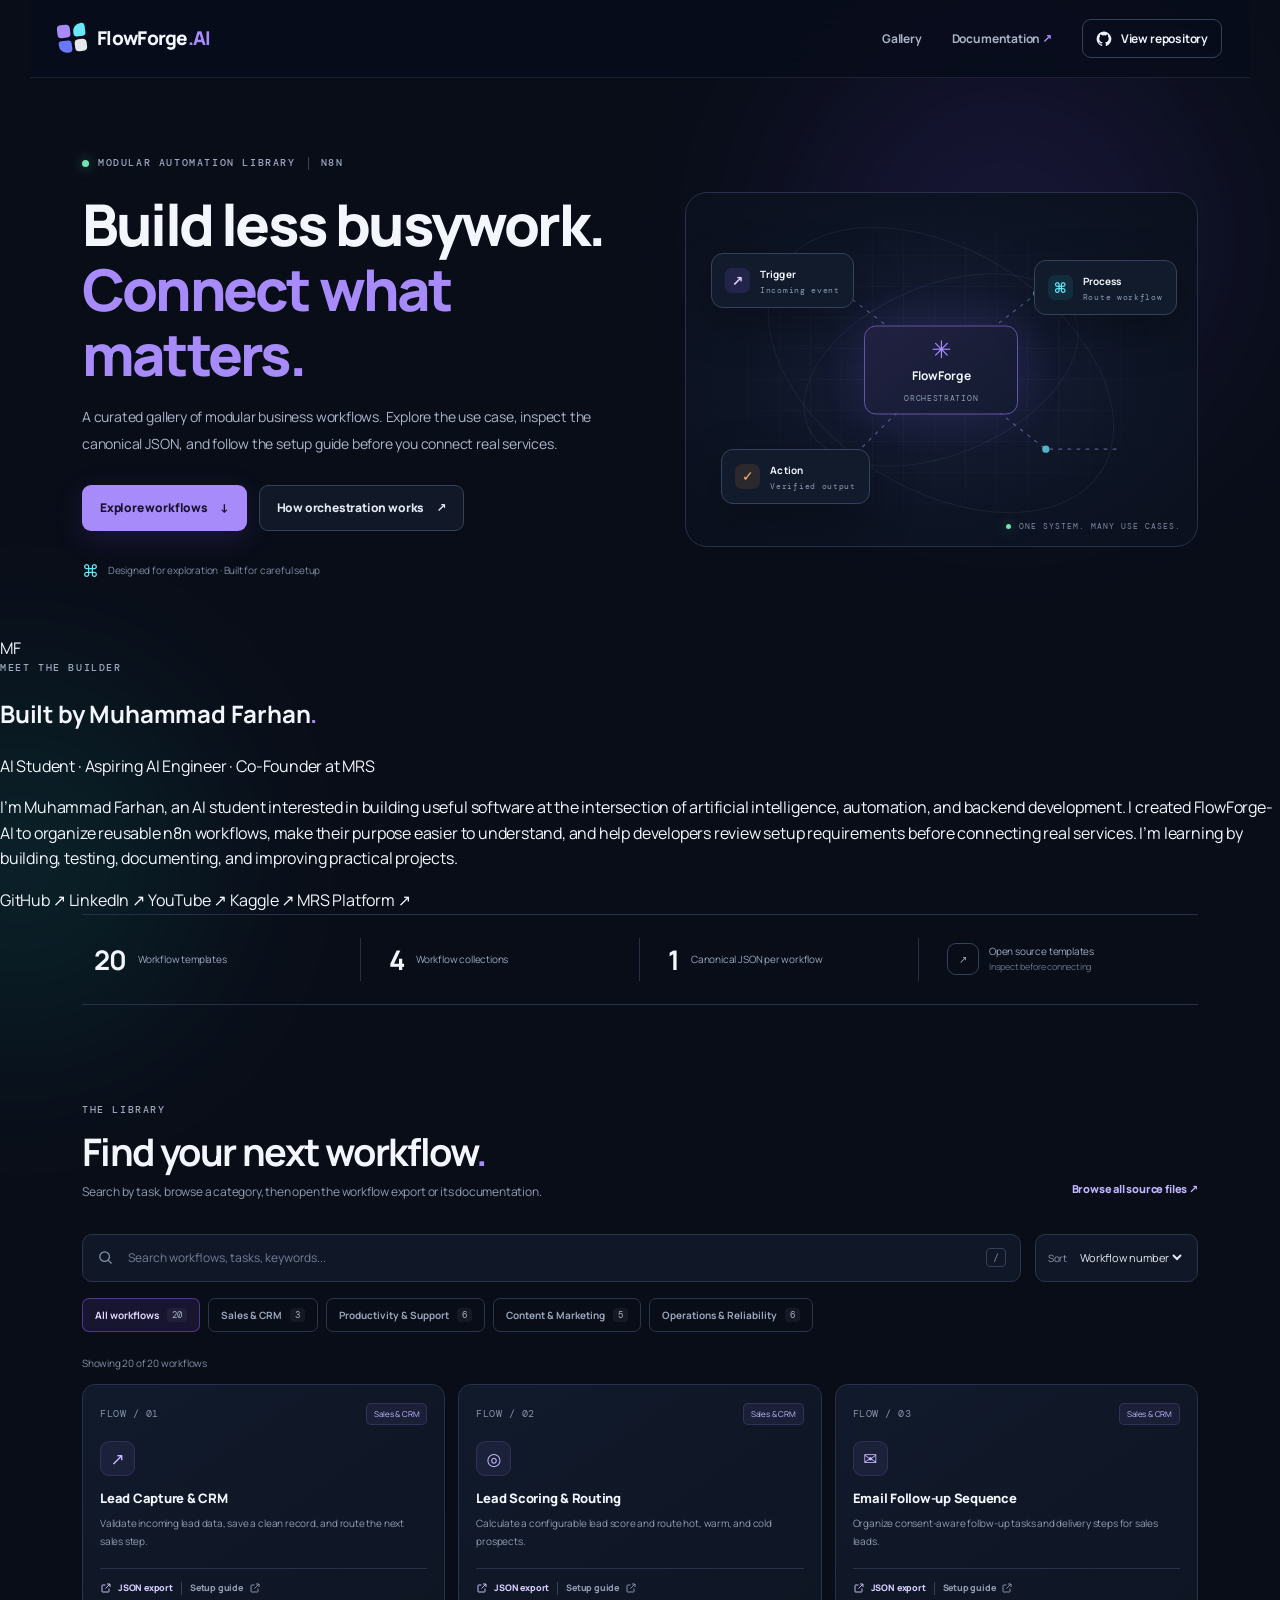
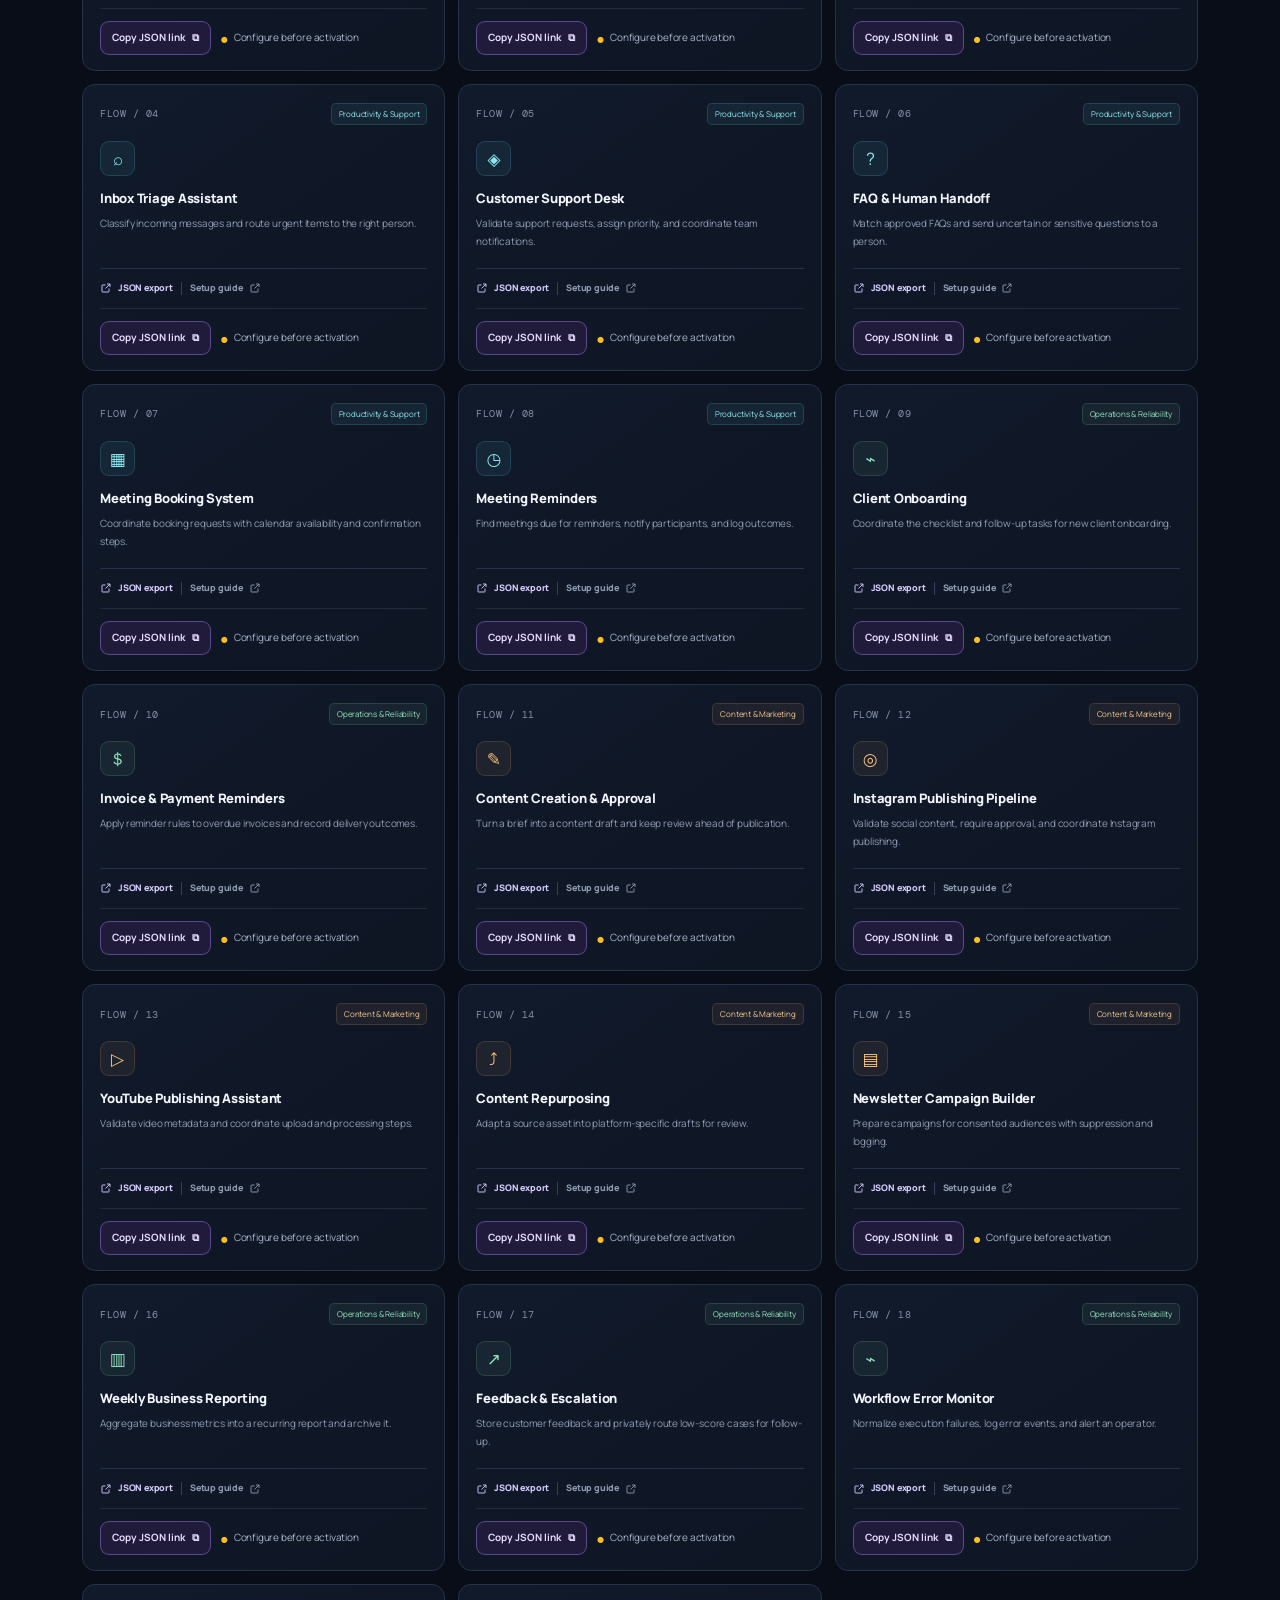
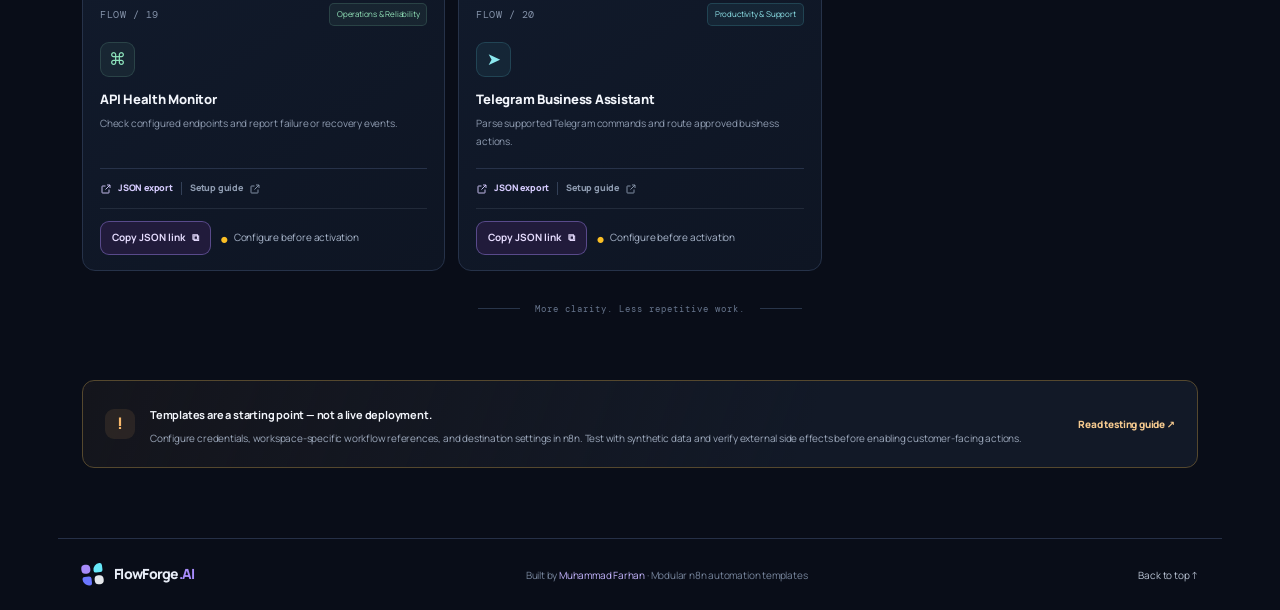
==== commit 058550bc: "site: polish maintainer card and official MRS link" ====
--- a/site/index.html
+++ b/site/index.html
@@ -14,7 +14,7 @@
   <link rel="preconnect" href="https://fonts.googleapis.com">
   <link rel="preconnect" href="https://fonts.gstatic.com" crossorigin>
   <link href="https://fonts.googleapis.com/css2?family=DM+Mono:wght@400;500&family=Manrope:wght@400;500;600;700;800&display=swap" rel="stylesheet">
-  <link rel="stylesheet" href="./styles.css?v=20261023f">
+  <link rel="stylesheet" href="./styles.css?v=20261024a">
   <script src="./app.js?v=20261023d" defer></script>
 </head>
 <body id="top">
@@ -57,20 +57,20 @@
       </div>
     </section>
 
-    <section id="about-farhan" aria-labelledby="maintainer-heading" style="display:block;width:min(1120px,calc(100% - 48px));max-width:1120px;margin:42px auto 54px;padding:0;position:relative">
-      <div style="display:grid;grid-template-columns:76px minmax(0,1fr);gap:24px;align-items:start;width:100%;padding:clamp(22px,3.2vw,36px);border:1px solid #2a3650;border-radius:22px;background:radial-gradient(ellipse at 0% 0%,rgba(139,92,246,.12),transparent 55%),linear-gradient(135deg,#121b2d 0%,#0d1423 100%);box-shadow:0 22px 60px rgba(0,0,0,.24),inset 0 1px 0 rgba(255,255,255,.025)">
-        <div aria-hidden="true" style="display:grid;place-items:center;width:76px;height:76px;margin:0;border:1px solid rgba(167,139,250,.48);border-radius:20px;background:linear-gradient(145deg,#30245a,#172c42);color:#eee8ff;font:800 23px/1 Manrope,system-ui,sans-serif;letter-spacing:-1px">MF</div>
-        <div style="min-width:0">
-          <div style="color:#9d8bff;font-size:10px;letter-spacing:2px;font-weight:800">MEET THE BUILDER</div>
-          <h2 id="maintainer-heading" style="margin:8px 0 9px;color:#f4f6fc;font-size:clamp(25px,3vw,34px);line-height:1.2;letter-spacing:-1.1px">Built by Muhammad Farhan<span style="color:#a78bfa">.</span></h2>
-          <p style="margin:0 0 16px;color:#b8a5ff;font-size:13px;line-height:1.6;font-weight:700">AI Student · Aspiring AI Engineer · Co-Founder at MRS</p>
-          <p style="max-width:780px;margin:0;color:#b1bdd0;font-size:13px;line-height:1.9">I’m Muhammad Farhan, an AI student interested in building useful software at the intersection of artificial intelligence, automation, and backend development. I created FlowForge-AI to organize reusable n8n workflows, make their purpose easier to understand, and help developers review setup requirements before connecting real services. I’m learning by building, testing, documenting, and improving practical projects.</p>
-          <div aria-label="Muhammad Farhan profile links" style="display:flex;flex-wrap:wrap;gap:9px;margin-top:22px">
-            <a href="https://github.com/Farhanillahiclass" target="_blank" rel="noreferrer" style="display:inline-flex;align-items:center;justify-content:center;min-height:36px;padding:8px 13px;border:1px solid #303c55;border-radius:10px;background:rgba(18,27,45,.82);color:#e2e8f4;font-size:11px;font-weight:700;text-decoration:none">GitHub ↗</a>
-            <a href="https://www.linkedin.com/in/muhammadfarhanmrs/" target="_blank" rel="noreferrer" style="display:inline-flex;align-items:center;justify-content:center;min-height:36px;padding:8px 13px;border:1px solid #303c55;border-radius:10px;background:rgba(18,27,45,.82);color:#e2e8f4;font-size:11px;font-weight:700;text-decoration:none">LinkedIn ↗</a>
-            <a href="https://www.youtube.com/@FarhanMRSDeveloper" target="_blank" rel="noreferrer" style="display:inline-flex;align-items:center;justify-content:center;min-height:36px;padding:8px 13px;border:1px solid #303c55;border-radius:10px;background:rgba(18,27,45,.82);color:#e2e8f4;font-size:11px;font-weight:700;text-decoration:none">YouTube ↗</a>
-            <a href="https://www.kaggle.com/muhammadfarhanmrs" target="_blank" rel="noreferrer" style="display:inline-flex;align-items:center;justify-content:center;min-height:36px;padding:8px 13px;border:1px solid #303c55;border-radius:10px;background:rgba(18,27,45,.82);color:#e2e8f4;font-size:11px;font-weight:700;text-decoration:none">Kaggle ↗</a>
-            <a href="https://www.mrsplatform.live" target="_blank" rel="noreferrer" style="display:inline-flex;align-items:center;justify-content:center;min-height:36px;padding:8px 13px;border:1px solid #303c55;border-radius:10px;background:rgba(18,27,45,.82);color:#e2e8f4;font-size:11px;font-weight:700;text-decoration:none">MRS Platform ↗</a>
+    <section id="about-farhan" class="maintainer-section" aria-labelledby="maintainer-heading">
+      <div class="maintainer-card">
+        <div class="maintainer-mark" aria-hidden="true">MF</div>
+        <div class="maintainer-copy">
+          <div class="eyebrow">MEET THE BUILDER</div>
+          <h2 id="maintainer-heading">Built by Muhammad Farhan<span class="heading-period">.</span></h2>
+          <p class="maintainer-role">AI Student · Aspiring AI Engineer · Co-Founder at MRS</p>
+          <p class="maintainer-description">I’m Muhammad Farhan, an AI student interested in building useful software at the intersection of artificial intelligence, automation, and backend development. I created FlowForge-AI to organize reusable n8n workflows, make their purpose easier to understand, and help developers review setup requirements before connecting real services. I’m learning by building, testing, documenting, and improving practical projects.</p>
+          <div class="maintainer-links" aria-label="Muhammad Farhan profile links">
+            <a href="https://github.com/Farhanillahiclass" target="_blank" rel="noreferrer">GitHub <span aria-hidden="true">↗</span></a>
+            <a href="https://www.linkedin.com/in/muhammadfarhanmrs/" target="_blank" rel="noreferrer">LinkedIn <span aria-hidden="true">↗</span></a>
+            <a href="https://www.youtube.com/@FarhanMRSDeveloper" target="_blank" rel="noreferrer">YouTube <span aria-hidden="true">↗</span></a>
+            <a href="https://www.kaggle.com/muhammadfarhanmrs" target="_blank" rel="noreferrer">Kaggle <span aria-hidden="true">↗</span></a>
+            <a href="https://mrsplatform.tech/" target="_blank" rel="noreferrer">MRS Platform <span aria-hidden="true">↗</span></a>
           </div>
         </div>
       </div>
--- a/site/styles.css
+++ b/site/styles.css
@@ -99,3 +99,16 @@
 main > #about-farhan .maintainer-links a{display:inline-flex!important;align-items:center!important;justify-content:center!important;min-height:36px!important;padding:8px 13px!important;border:1px solid #303c55!important;border-radius:10px!important;background:rgba(18,27,45,.82)!important;color:#e2e8f4!important;font-size:11px!important;font-weight:700!important;text-decoration:none!important}
 main > #about-farhan .maintainer-links a:hover{border-color:#9b83fa!important;background:#241d40!important;color:#fff!important}
 @media(max-width:640px){main > #about-farhan.maintainer-section{width:calc(100% - 32px)!important;margin:28px auto 38px!important}main > #about-farhan .maintainer-card{grid-template-columns:1fr!important;gap:16px!important;padding:21px!important;border-radius:17px!important}main > #about-farhan .maintainer-mark{width:58px!important;height:58px!important;border-radius:15px!important;font-size:18px!important}}
+
+/* Final responsive polish for the maintainer intro, whose base card styles are inline. */
+@media (max-width: 640px) {
+  #about-farhan { width: calc(100% - 32px) !important; margin: 28px auto 38px !important; }
+  #about-farhan > div { grid-template-columns: minmax(0, 1fr) !important; gap: 16px !important; padding: 21px !important; border-radius: 17px !important; }
+  #about-farhan > div > div:first-child { width: 58px !important; height: 58px !important; border-radius: 15px !important; font-size: 18px !important; }
+  #about-farhan h2 { font-size: 25px !important; overflow-wrap: anywhere; }
+  #about-farhan p { overflow-wrap: anywhere; }
+  #about-farhan a { min-height: 40px !important; }
+}
+@media (prefers-reduced-motion: reduce) {
+  #about-farhan *, #about-farhan *::before, #about-farhan *::after { scroll-behavior: auto !important; transition-duration: 0.01ms !important; animation-duration: 0.01ms !important; animation-iteration-count: 1 !important; }
+}
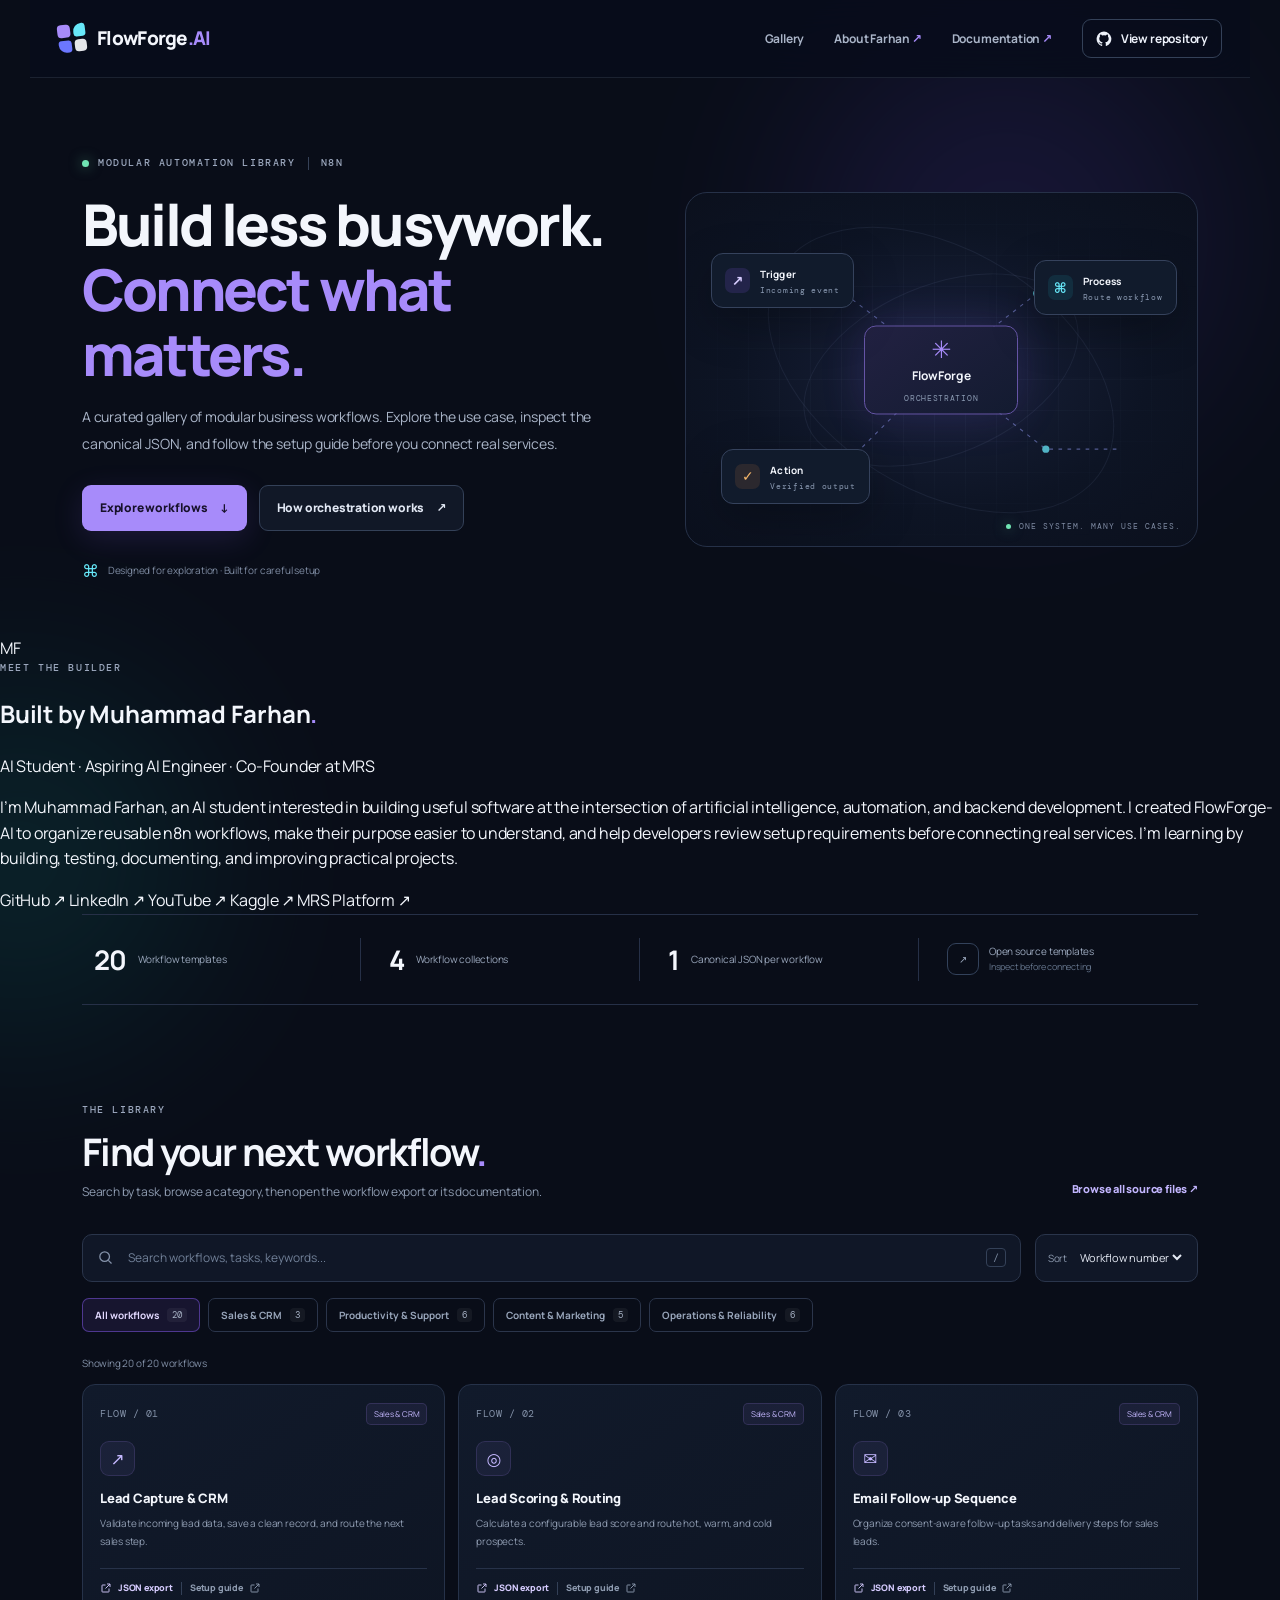
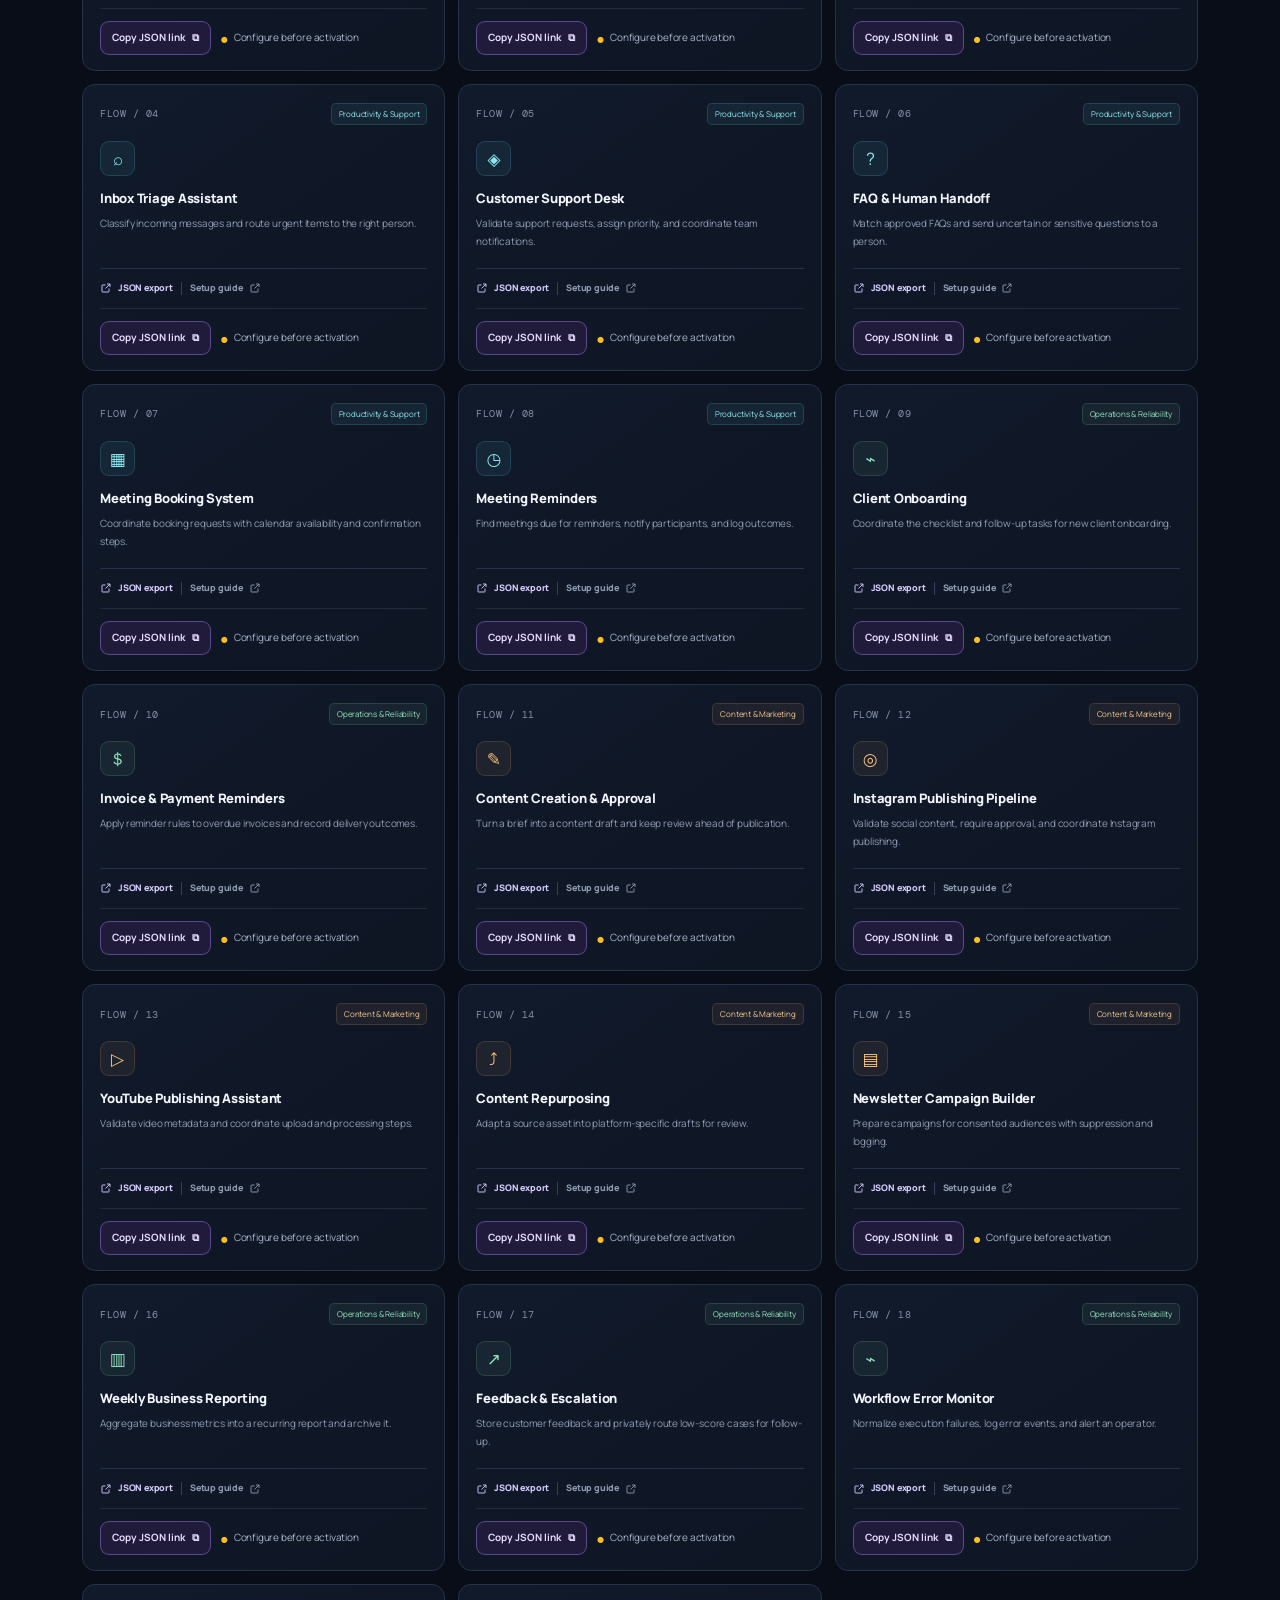
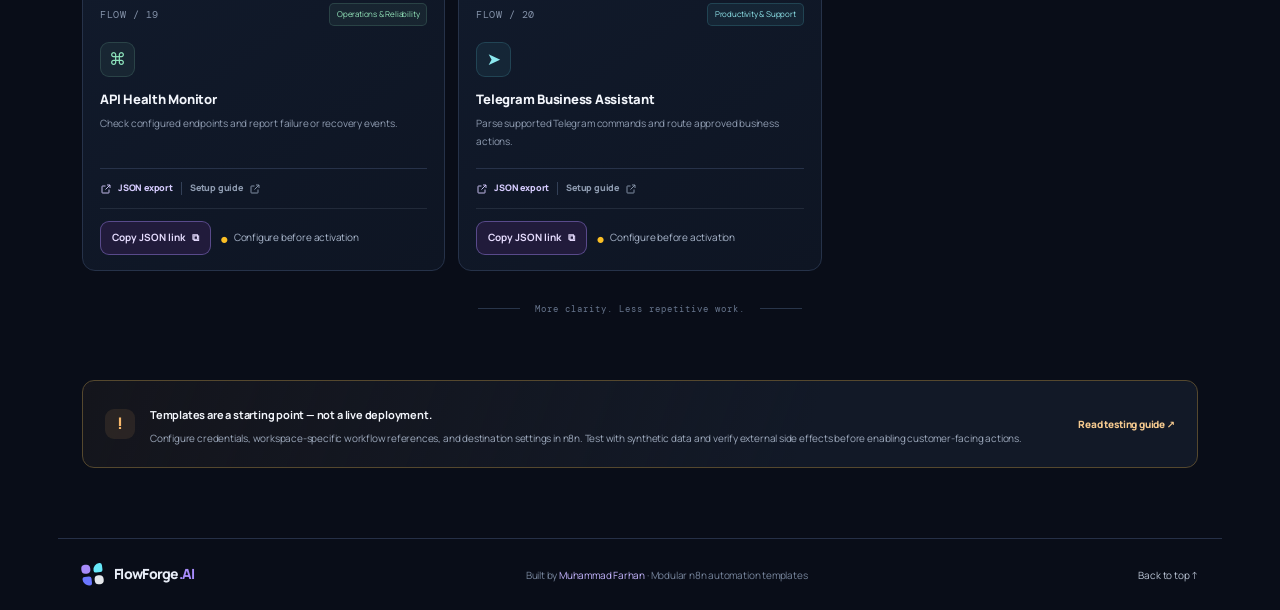
==== commit a6f0707d: "site: add dedicated About Farhan navigation link" ====
--- a/site/index.html
+++ b/site/index.html
@@ -14,8 +14,8 @@
   <link rel="preconnect" href="https://fonts.googleapis.com">
   <link rel="preconnect" href="https://fonts.gstatic.com" crossorigin>
   <link href="https://fonts.googleapis.com/css2?family=DM+Mono:wght@400;500&family=Manrope:wght@400;500;600;700;800&display=swap" rel="stylesheet">
-  <link rel="stylesheet" href="./styles.css?v=20261024a">
-  <script src="./app.js?v=20261023d" defer></script>
+  <link rel="stylesheet" href="./styles.css?v=20261024b">
+  <script src="./app.js?v=20261024b" defer></script>
 </head>
 <body id="top">
   <a class="skip-link" href="#gallery">Skip to workflow gallery</a>
@@ -28,6 +28,7 @@
     </a>
     <nav class="top-links" aria-label="Main navigation">
       <a href="#gallery">Gallery</a>
+      <a href="./about.html">About Farhan <span aria-hidden="true">↗</span></a>
       <a href="https://github.com/Farhanillahiclass/FlowForge-AI/blob/main/README.md" target="_blank" rel="noreferrer">Documentation <span aria-hidden="true">↗</span></a>
       <a class="github-link" href="https://github.com/Farhanillahiclass/FlowForge-AI" target="_blank" rel="noreferrer"><svg viewBox="0 0 24 24" aria-hidden="true"><path d="M12 .9a11.1 11.1 0 0 0-3.51 21.63c.55.1.76-.24.76-.53v-2.04c-3.1.67-3.76-1.32-3.76-1.32-.5-1.28-1.24-1.62-1.24-1.62-1.01-.69.08-.68.08-.68 1.12.08 1.7 1.15 1.7 1.15.99 1.7 2.6 1.21 3.23.92.1-.72.39-1.21.7-1.49-2.48-.28-5.09-1.24-5.09-5.52 0-1.22.44-2.22 1.15-3-.12-.28-.5-1.42.11-2.96 0 0 .94-.3 3.05 1.15a10.6 10.6 0 0 1 5.55 0c2.12-1.44 3.05-1.15 3.05-1.15.61 1.54.23 2.68.12 2.96.71.78 1.14 1.78 1.14 3 0 4.29-2.61 5.24-5.1 5.51.4.35.75 1.02.75 2.06V22c0 .29.2.63.76.52A11.1 11.1 0 0 0 12 .9Z"/></svg> View repository</a>
     </nav>
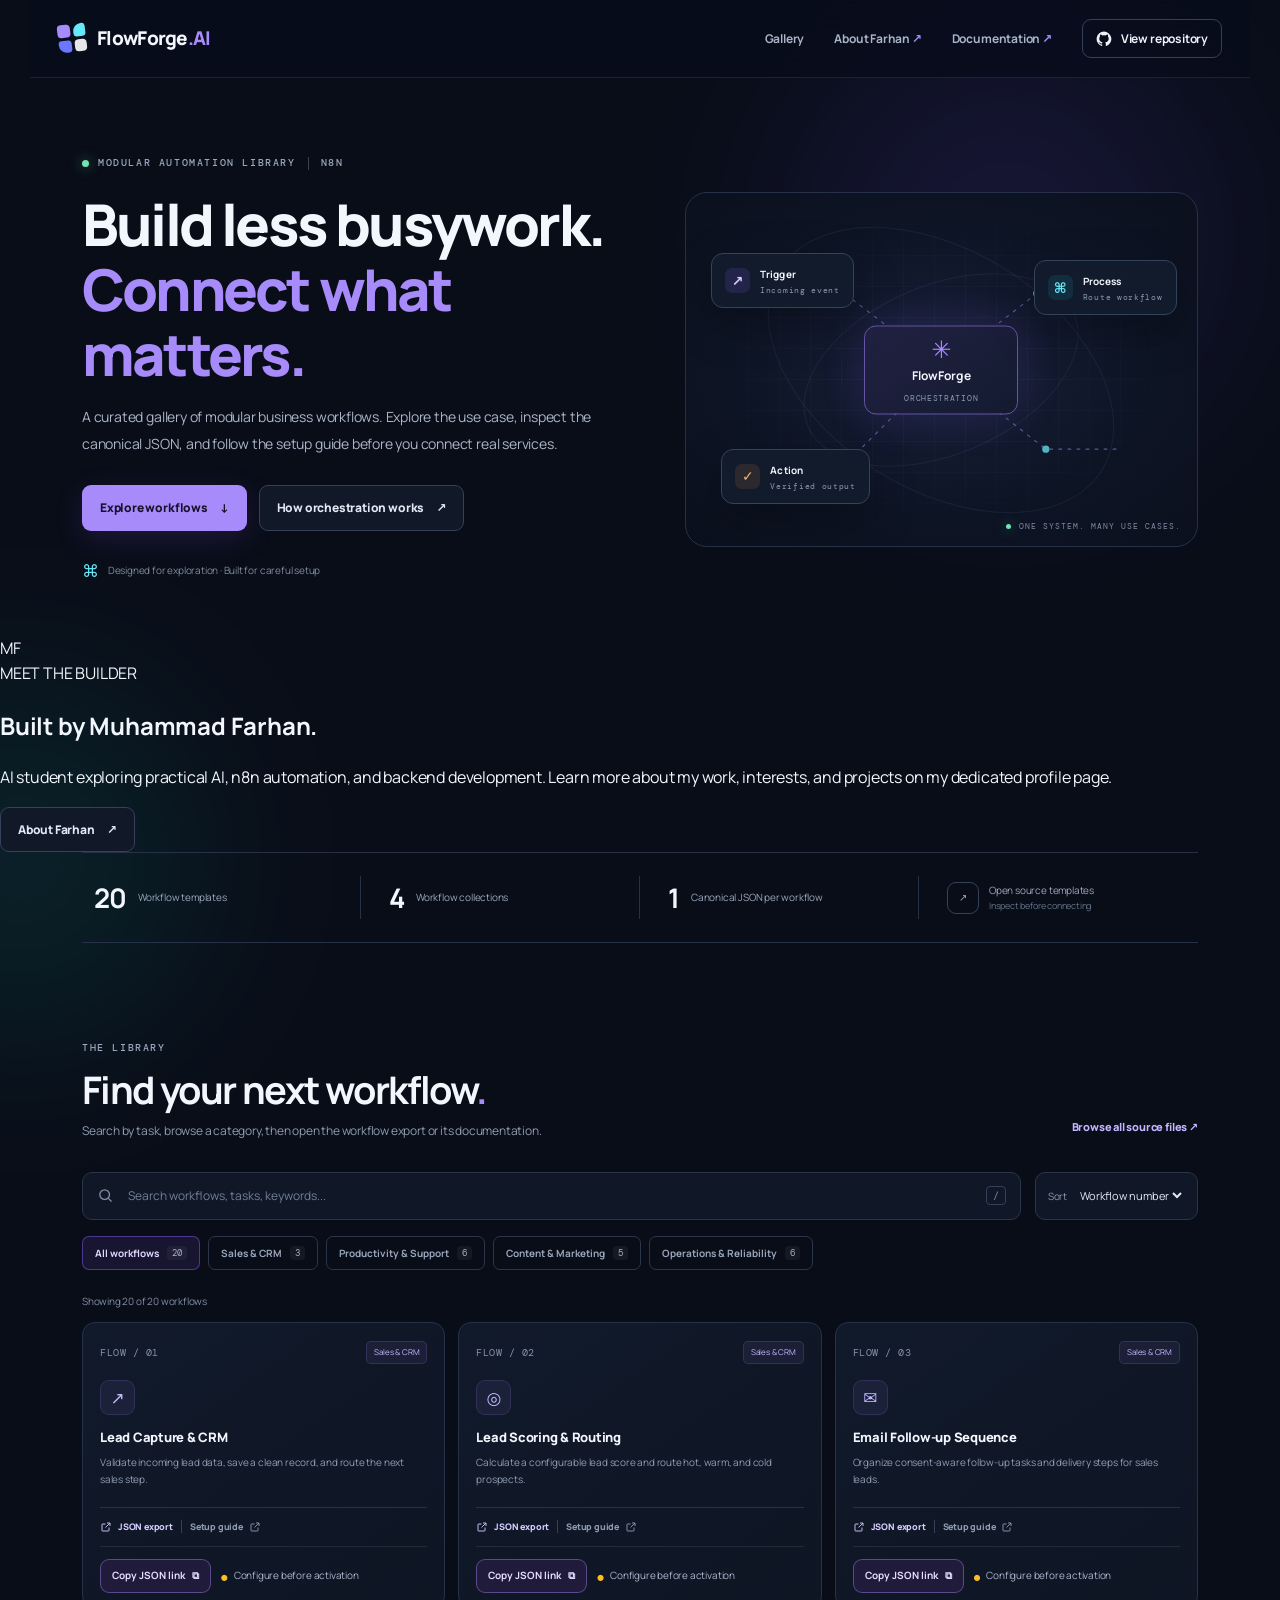
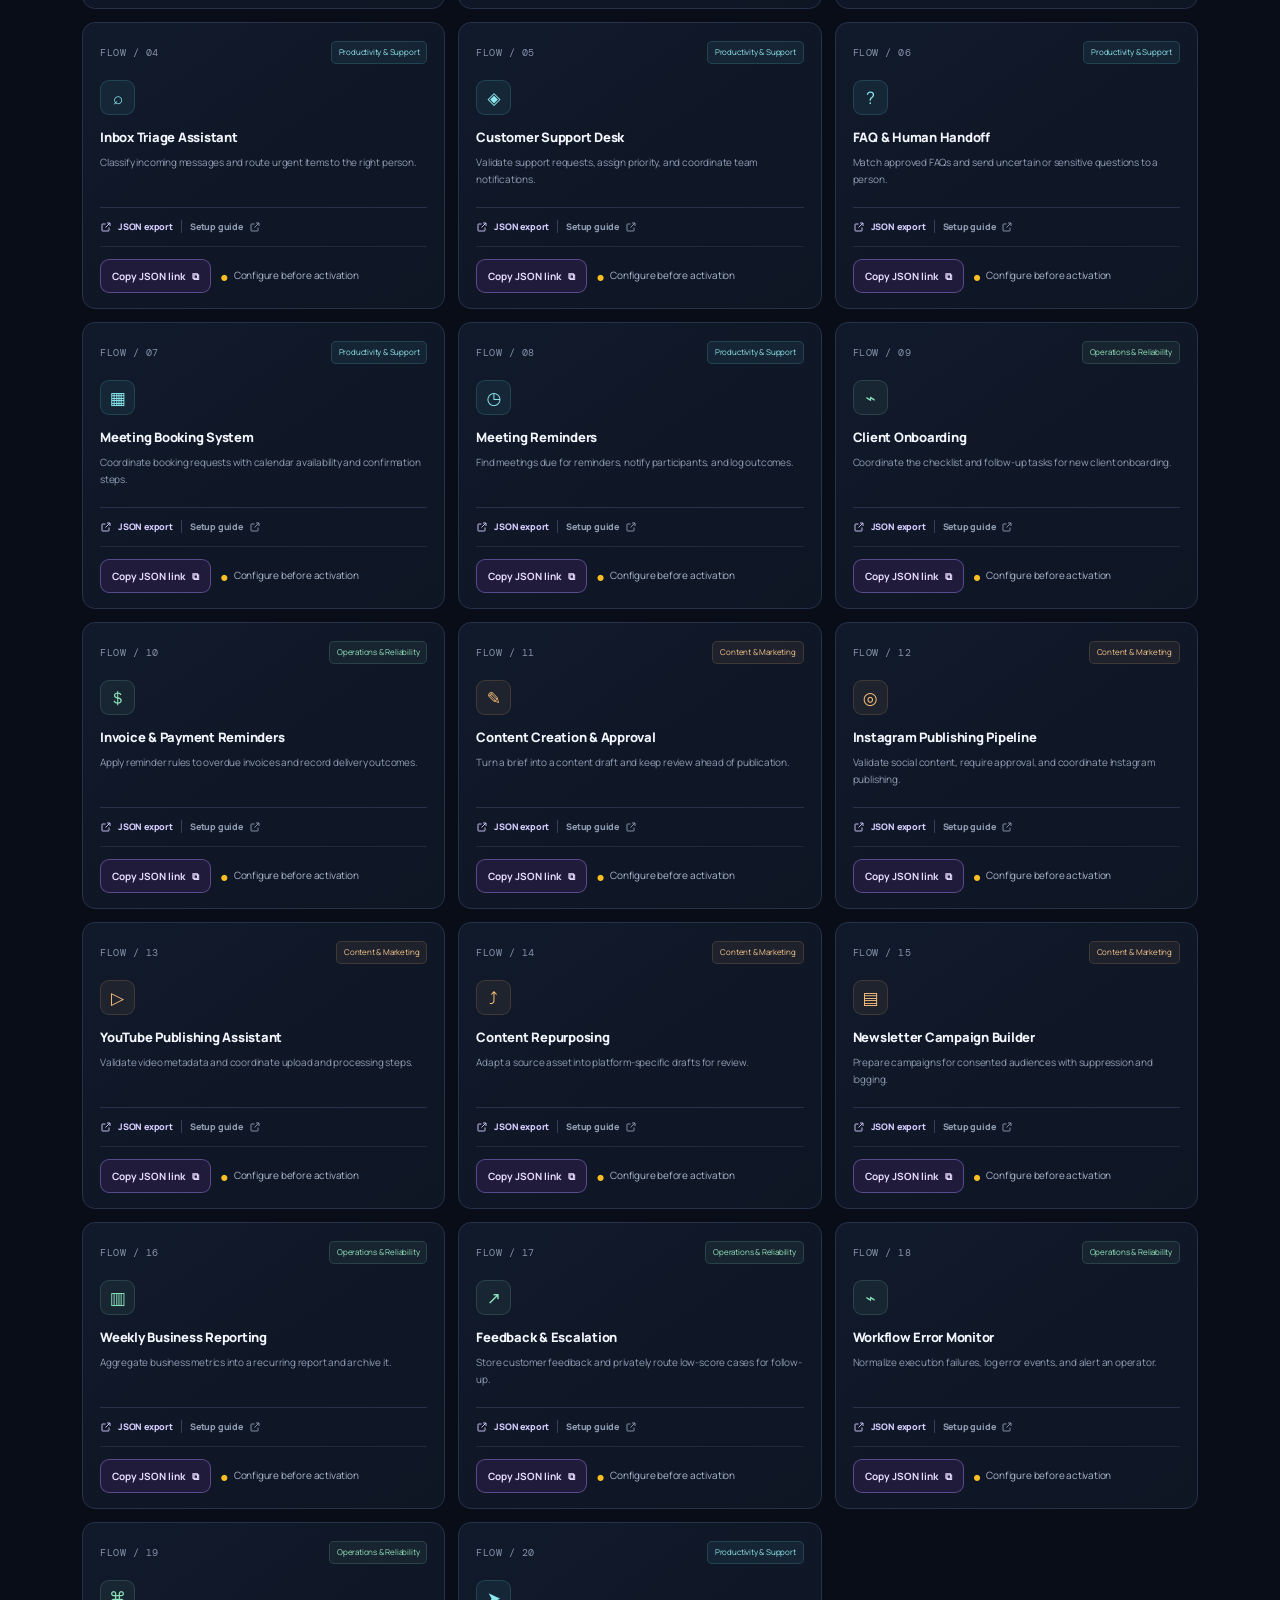
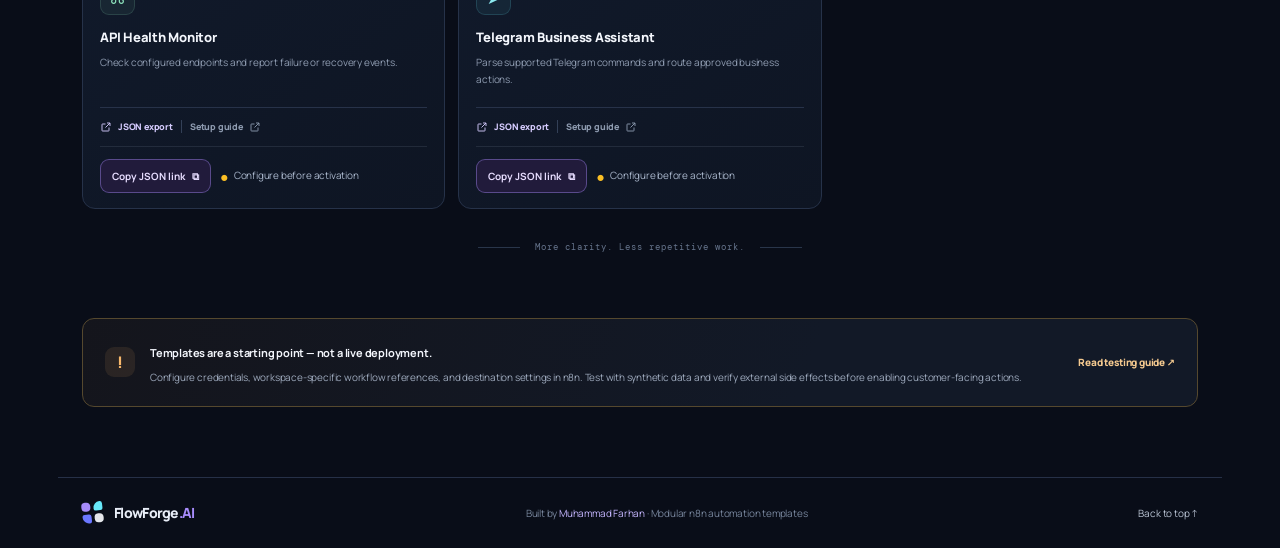
==== commit fadfa610: "site: replace inline bio with dedicated About Farhan page link" ====
--- a/site/index.html
+++ b/site/index.html
@@ -58,23 +58,14 @@
       </div>
     </section>
 
-    <section id="about-farhan" class="maintainer-section" aria-labelledby="maintainer-heading">
-      <div class="maintainer-card">
-        <div class="maintainer-mark" aria-hidden="true">MF</div>
-        <div class="maintainer-copy">
-          <div class="eyebrow">MEET THE BUILDER</div>
-          <h2 id="maintainer-heading">Built by Muhammad Farhan<span class="heading-period">.</span></h2>
-          <p class="maintainer-role">AI Student · Aspiring AI Engineer · Co-Founder at MRS</p>
-          <p class="maintainer-description">I’m Muhammad Farhan, an AI student interested in building useful software at the intersection of artificial intelligence, automation, and backend development. I created FlowForge-AI to organize reusable n8n workflows, make their purpose easier to understand, and help developers review setup requirements before connecting real services. I’m learning by building, testing, documenting, and improving practical projects.</p>
-          <div class="maintainer-links" aria-label="Muhammad Farhan profile links">
-            <a href="https://github.com/Farhanillahiclass" target="_blank" rel="noreferrer">GitHub <span aria-hidden="true">↗</span></a>
-            <a href="https://www.linkedin.com/in/muhammadfarhanmrs/" target="_blank" rel="noreferrer">LinkedIn <span aria-hidden="true">↗</span></a>
-            <a href="https://www.youtube.com/@FarhanMRSDeveloper" target="_blank" rel="noreferrer">YouTube <span aria-hidden="true">↗</span></a>
-            <a href="https://www.kaggle.com/muhammadfarhanmrs" target="_blank" rel="noreferrer">Kaggle <span aria-hidden="true">↗</span></a>
-            <a href="https://mrsplatform.tech/" target="_blank" rel="noreferrer">MRS Platform <span aria-hidden="true">↗</span></a>
-          </div>
-        </div>
+    <section class="about-promo" aria-labelledby="about-promo-title">
+      <div class="about-promo-mark" aria-hidden="true">MF</div>
+      <div class="about-promo-copy">
+        <span class="about-promo-label">MEET THE BUILDER</span>
+        <h2 id="about-promo-title">Built by Muhammad Farhan<span>.</span></h2>
+        <p>AI student exploring practical AI, n8n automation, and backend development. Learn more about my work, interests, and projects on my dedicated profile page.</p>
       </div>
+      <a class="button button-secondary about-promo-button" href="./about.html">About Farhan <span aria-hidden="true">↗</span></a>
     </section>
 
     <section class="stats-row" aria-label="Gallery summary">
--- a/site/styles.css
+++ b/site/styles.css
@@ -112,3 +112,22 @@
 @media (prefers-reduced-motion: reduce) {
   #about-farhan *, #about-farhan *::before, #about-farhan *::after { scroll-behavior: auto !important; transition-duration: 0.01ms !important; animation-duration: 0.01ms !important; animation-iteration-count: 1 !important; }
 }
+
+/* Dedicated About Farhan page */
+.top-links .active-link{color:#c4b5fd}.about-main{width:min(1080px,calc(100% - 64px));margin:0 auto;padding:70px 0 64px}
+.about-hero{display:grid;grid-template-columns:minmax(0,1.35fr) minmax(280px,.75fr);align-items:center;gap:58px;padding:34px 0 72px}
+.about-kicker{margin:0 0 8px;color:#9aa8bd;font-size:14px}.about-hero h1{margin:0;color:#f3f5fc;font-size:clamp(42px,6vw,68px);line-height:1.08;letter-spacing:-3px;font-weight:800}.about-hero h1 span{color:#a78bfa}
+.about-role{margin:18px 0 16px;color:#c4b5fd;font-weight:700;font-size:14px;line-height:1.8}.about-lead{max-width:650px;margin:0;color:#aebbd0;font-size:15px;line-height:1.95}
+.about-actions{display:flex;flex-wrap:wrap;gap:12px;margin-top:26px}.about-socials{display:flex;flex-wrap:wrap;gap:18px;margin-top:25px}.about-socials a,.text-link{color:#c9d5e8;font-size:12px;font-weight:700;text-decoration:none}.about-socials a:hover,.text-link:hover{color:#b9a3ff}
+.about-monogram-card{position:relative;overflow:hidden;padding:30px;border:1px solid #28344b;border-radius:22px;background:radial-gradient(ellipse at 50% 0%,rgba(124,92,246,.17),transparent 65%),linear-gradient(145deg,rgba(15,23,42,.96),rgba(9,14,27,.96));box-shadow:0 24px 70px rgba(0,0,0,.18)}
+.about-monogram-card:after{content:"";position:absolute;width:200px;height:200px;border:1px solid rgba(167,139,250,.12);border-radius:50%;right:-85px;top:-85px;pointer-events:none}.about-monogram{display:grid;place-items:center;width:86px;height:86px;border:1px solid rgba(167,139,250,.6);border-radius:24px;background:linear-gradient(145deg,#29204b,#111b31);color:#e9e4ff;font-size:28px;font-weight:800;letter-spacing:-1px;box-shadow:0 0 55px rgba(139,92,246,.13)}
+.about-card-label,.about-section-label{color:#8d9bb3;font:500 10px/1.8 'DM Mono',monospace;letter-spacing:1.8px}.about-card-label{display:block;margin-top:27px}.about-monogram-card h2{margin:10px 0;color:#f1f5fb;font-size:23px;letter-spacing:-.8px;line-height:1.35}.about-monogram-card p{margin:0;color:#aab7ca;font-size:12px;line-height:1.9}
+.about-tags{display:flex;flex-wrap:wrap;gap:8px;margin-top:20px}.about-tags span{padding:7px 10px;border:1px solid #303a52;border-radius:8px;color:#d4dced;background:rgba(12,20,36,.7);font-size:10px;font-weight:700}
+.about-content-grid{display:grid;grid-template-columns:repeat(2,minmax(0,1fr));gap:16px}.about-panel{min-width:0;padding:25px;border:1px solid #222d42;border-radius:17px;background:rgba(12,18,32,.82)}.about-wide{grid-column:1/-1}.about-panel h2{margin:11px 0 12px;color:#eef2fb;font-size:22px;letter-spacing:-.7px;line-height:1.4}.about-panel p{max-width:780px;margin:0;color:#aebbd0;font-size:13px;line-height:1.95}
+.about-list{display:grid;gap:14px;margin:19px 0 0;padding:0;list-style:none}.about-list li{display:flex;align-items:flex-start;gap:12px;color:#cbd5e4;font-size:12px;line-height:1.6}.about-list li span{color:#9d86fa;font:500 10px 'DM Mono',monospace}.text-link{display:inline-flex;margin:18px 18px 0 0}
+.about-mrs-panel{display:grid;grid-template-columns:150px minmax(0,1fr);gap:25px;background:radial-gradient(ellipse at 100% 0%,rgba(13,148,136,.09),transparent 45%),rgba(12,18,32,.82)}.about-mrs-panel .button{display:inline-flex;margin-top:18px}
+.about-bottom-cta{display:flex;align-items:center;justify-content:space-between;gap:25px;margin-top:18px;padding:28px;border:1px solid #37305a;border-radius:18px;background:linear-gradient(110deg,rgba(124,92,246,.14),rgba(8,145,178,.06))}.about-bottom-cta h2{margin:8px 0;color:#f0f3fb;font-size:clamp(22px,3vw,30px);letter-spacing:-1px}.about-bottom-cta p{margin:0;color:#aebbd0;font-size:12px;line-height:1.8}.about-bottom-cta .button{flex-shrink:0}
+.about-footer{display:flex;align-items:center;justify-content:space-between;gap:20px;width:min(1080px,calc(100% - 64px));margin:0 auto;padding:24px 0 30px;border-top:1px solid #202a3d;color:#8795aa;font-size:11px}.about-footer .brand{text-decoration:none}.about-footer>a:last-child{color:#c5d0e1;text-decoration:none}
+@media(max-width:760px){.about-main{width:calc(100% - 36px);padding-top:42px}.about-hero{grid-template-columns:1fr;gap:28px;padding:16px 0 42px}.about-hero h1{letter-spacing:-2px}.about-monogram-card{padding:24px}.about-content-grid{grid-template-columns:1fr}.about-wide{grid-column:auto}.about-mrs-panel{grid-template-columns:1fr;gap:8px}.about-bottom-cta{align-items:flex-start;flex-direction:column;padding:23px}.about-footer{width:calc(100% - 36px);flex-wrap:wrap}.top-links{gap:12px}}
+@media(max-width:480px){.about-hero h1{font-size:42px}.about-actions .button{width:100%;justify-content:center}.about-socials{gap:12px}.about-panel{padding:21px}.about-footer{align-items:flex-start;flex-direction:column}}
+@media(prefers-reduced-motion:reduce){.about-page *,.about-page *:before,.about-page *:after{scroll-behavior:auto!important;animation-duration:.01ms!important;animation-iteration-count:1!important;transition-duration:.01ms!important}}
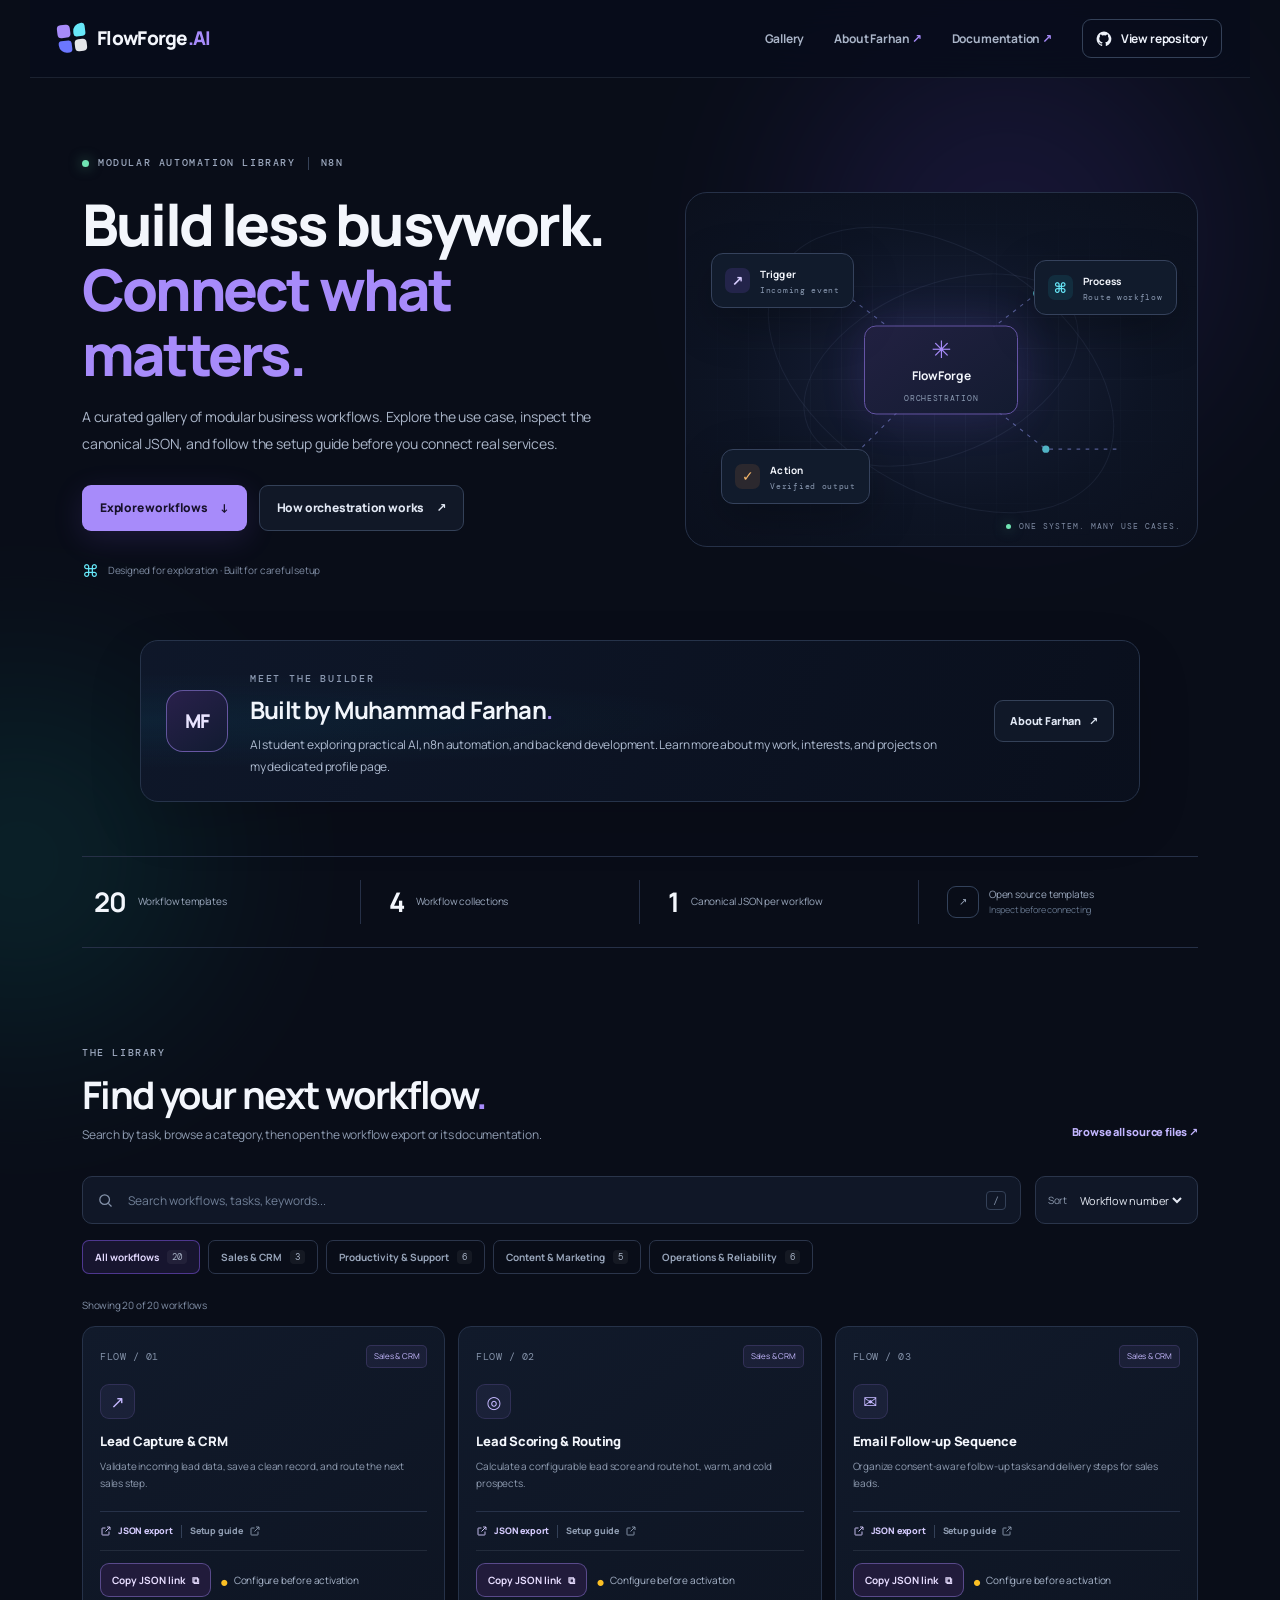
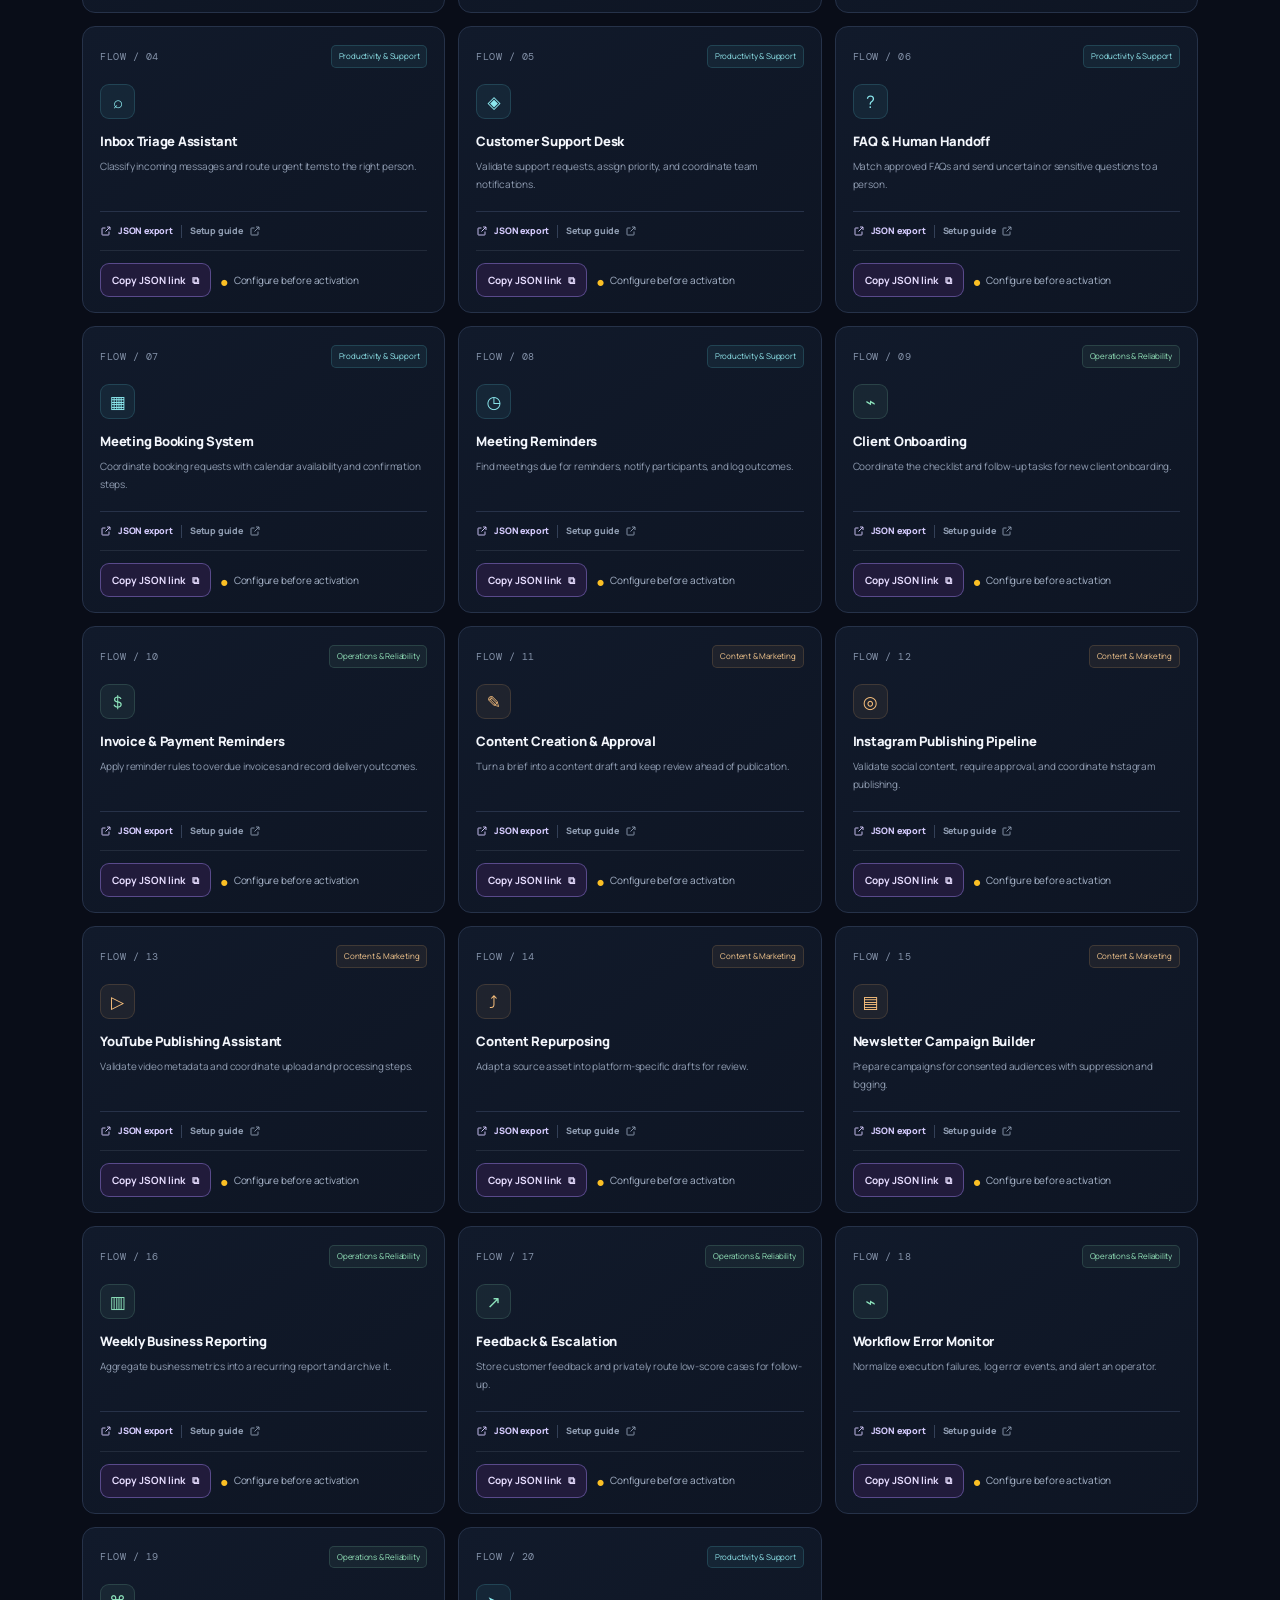
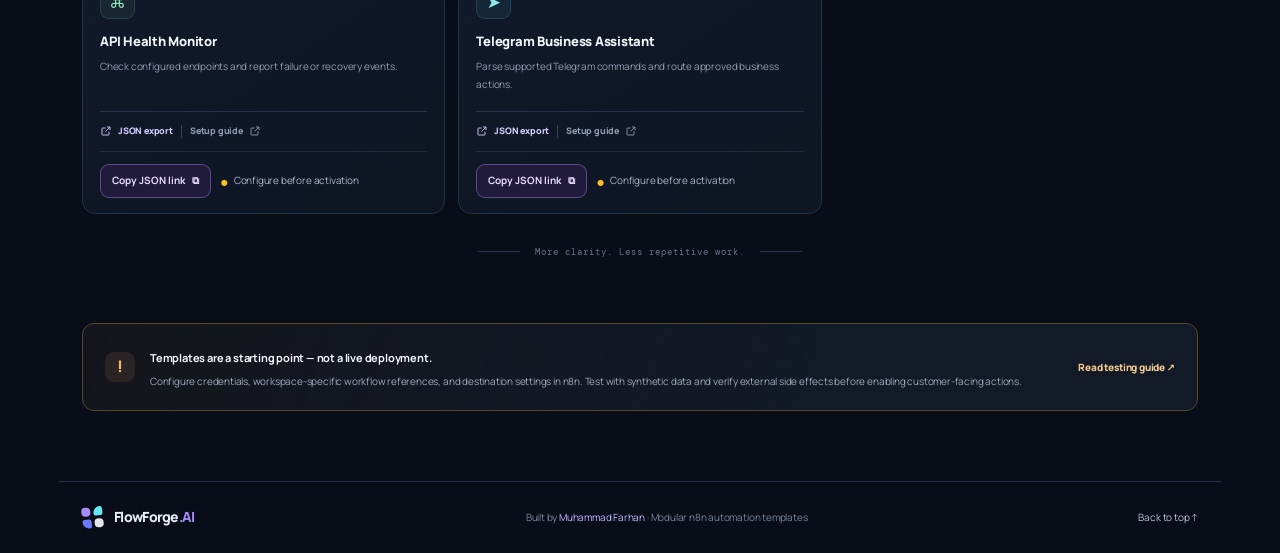
==== commit 90acd05d: "fix: make homepage About Farhan card layout independent of stylesheet" ====
--- a/site/index.html
+++ b/site/index.html
@@ -14,8 +14,8 @@
   <link rel="preconnect" href="https://fonts.googleapis.com">
   <link rel="preconnect" href="https://fonts.gstatic.com" crossorigin>
   <link href="https://fonts.googleapis.com/css2?family=DM+Mono:wght@400;500&family=Manrope:wght@400;500;600;700;800&display=swap" rel="stylesheet">
-  <link rel="stylesheet" href="./styles.css?v=20261024b">
-  <script src="./app.js?v=20261024b" defer></script>
+  <link rel="stylesheet" href="./styles.css?v=20261025b">
+  <script src="./app.js?v=20261025a" defer></script>
 </head>
 <body id="top">
   <a class="skip-link" href="#gallery">Skip to workflow gallery</a>
@@ -58,14 +58,14 @@
       </div>
     </section>
 
-    <section class="about-promo" aria-labelledby="about-promo-title">
-      <div class="about-promo-mark" aria-hidden="true">MF</div>
-      <div class="about-promo-copy">
-        <span class="about-promo-label">MEET THE BUILDER</span>
-        <h2 id="about-promo-title">Built by Muhammad Farhan<span>.</span></h2>
-        <p>AI student exploring practical AI, n8n automation, and backend development. Learn more about my work, interests, and projects on my dedicated profile page.</p>
+    <section aria-labelledby="about-promo-title" style="box-sizing:border-box;display:flex;align-items:center;gap:22px;width:min(1000px,calc(100% - 64px));margin:4px auto 54px;padding:23px 25px;border:1px solid #26334a;border-radius:18px;background:radial-gradient(ellipse at 0% 50%,rgba(8,145,178,.09),transparent 42%),linear-gradient(110deg,rgba(15,23,42,.96),rgba(10,15,29,.96));box-shadow:0 20px 55px rgba(0,0,0,.12);">
+      <div aria-hidden="true" style="box-sizing:border-box;display:grid;place-items:center;flex:0 0 62px;width:62px;height:62px;border:1px solid rgba(167,139,250,.52);border-radius:17px;background:linear-gradient(145deg,#29204b,#111b31);color:#e9e4ff;font-size:19px;font-weight:800;letter-spacing:-.6px;">MF</div>
+      <div style="flex:1;min-width:0;">
+        <span style="color:#8d9bb3;font:500 10px/1.8 'DM Mono',monospace;letter-spacing:1.8px;">MEET THE BUILDER</span>
+        <h2 id="about-promo-title" style="margin:4px 0 7px;color:#f1f5fb;font-size:clamp(18px,2.3vw,24px);letter-spacing:-.8px;line-height:1.4;">Built by Muhammad Farhan<span style="color:#a78bfa;">.</span></h2>
+        <p style="max-width:690px;margin:0;color:#aebbd0;font-size:12px;line-height:1.85;">AI student exploring practical AI, n8n automation, and backend development. Learn more about my work, interests, and projects on my dedicated profile page.</p>
       </div>
-      <a class="button button-secondary about-promo-button" href="./about.html">About Farhan <span aria-hidden="true">↗</span></a>
+      <a href="./about.html" style="box-sizing:border-box;display:inline-flex;align-items:center;justify-content:center;gap:8px;flex-shrink:0;min-height:42px;padding:11px 15px;border:1px solid #344158;border-radius:9px;background:#101828;color:#e0e7f4;font-size:11px;font-weight:800;text-decoration:none;white-space:nowrap;">About Farhan <span aria-hidden="true">↗</span></a>
     </section>
 
     <section class="stats-row" aria-label="Gallery summary">
--- a/site/styles.css
+++ b/site/styles.css
@@ -131,3 +131,9 @@
 @media(max-width:760px){.about-main{width:calc(100% - 36px);padding-top:42px}.about-hero{grid-template-columns:1fr;gap:28px;padding:16px 0 42px}.about-hero h1{letter-spacing:-2px}.about-monogram-card{padding:24px}.about-content-grid{grid-template-columns:1fr}.about-wide{grid-column:auto}.about-mrs-panel{grid-template-columns:1fr;gap:8px}.about-bottom-cta{align-items:flex-start;flex-direction:column;padding:23px}.about-footer{width:calc(100% - 36px);flex-wrap:wrap}.top-links{gap:12px}}
 @media(max-width:480px){.about-hero h1{font-size:42px}.about-actions .button{width:100%;justify-content:center}.about-socials{gap:12px}.about-panel{padding:21px}.about-footer{align-items:flex-start;flex-direction:column}}
 @media(prefers-reduced-motion:reduce){.about-page *,.about-page *:before,.about-page *:after{scroll-behavior:auto!important;animation-duration:.01ms!important;animation-iteration-count:1!important;transition-duration:.01ms!important}}
+
+/* Compact homepage invitation to the dedicated About page */
+.about-promo{display:flex;align-items:center;gap:22px;width:min(1000px,calc(100% - 64px));margin:4px auto 54px;padding:23px 25px;border:1px solid #26334a;border-radius:18px;background:radial-gradient(ellipse at 0% 50%,rgba(8,145,178,.09),transparent 42%),linear-gradient(110deg,rgba(15,23,42,.96),rgba(10,15,29,.96));box-shadow:0 20px 55px rgba(0,0,0,.12)}
+.about-promo-mark{display:grid;place-items:center;flex:0 0 62px;width:62px;height:62px;border:1px solid rgba(167,139,250,.52);border-radius:17px;background:linear-gradient(145deg,#29204b,#111b31);color:#e9e4ff;font-size:19px;font-weight:800;letter-spacing:-.6px}
+.about-promo-copy{flex:1;min-width:0}.about-promo-label{color:#8d9bb3;font:500 10px/1.8 'DM Mono',monospace;letter-spacing:1.8px}.about-promo-copy h2{margin:4px 0 7px;color:#f1f5fb;font-size:clamp(18px,2.3vw,24px);letter-spacing:-.8px;line-height:1.4}.about-promo-copy h2 span{color:#a78bfa}.about-promo-copy p{max-width:690px;margin:0;color:#aebbd0;font-size:12px;line-height:1.85}.about-promo-button{flex-shrink:0}
+@media(max-width:680px){.about-promo{width:calc(100% - 36px);align-items:flex-start;flex-wrap:wrap;gap:15px;margin:0 auto 38px;padding:20px}.about-promo-mark{flex-basis:52px;width:52px;height:52px;border-radius:14px}.about-promo-copy{flex-basis:calc(100% - 70px)}.about-promo-button{width:100%;justify-content:center}}
